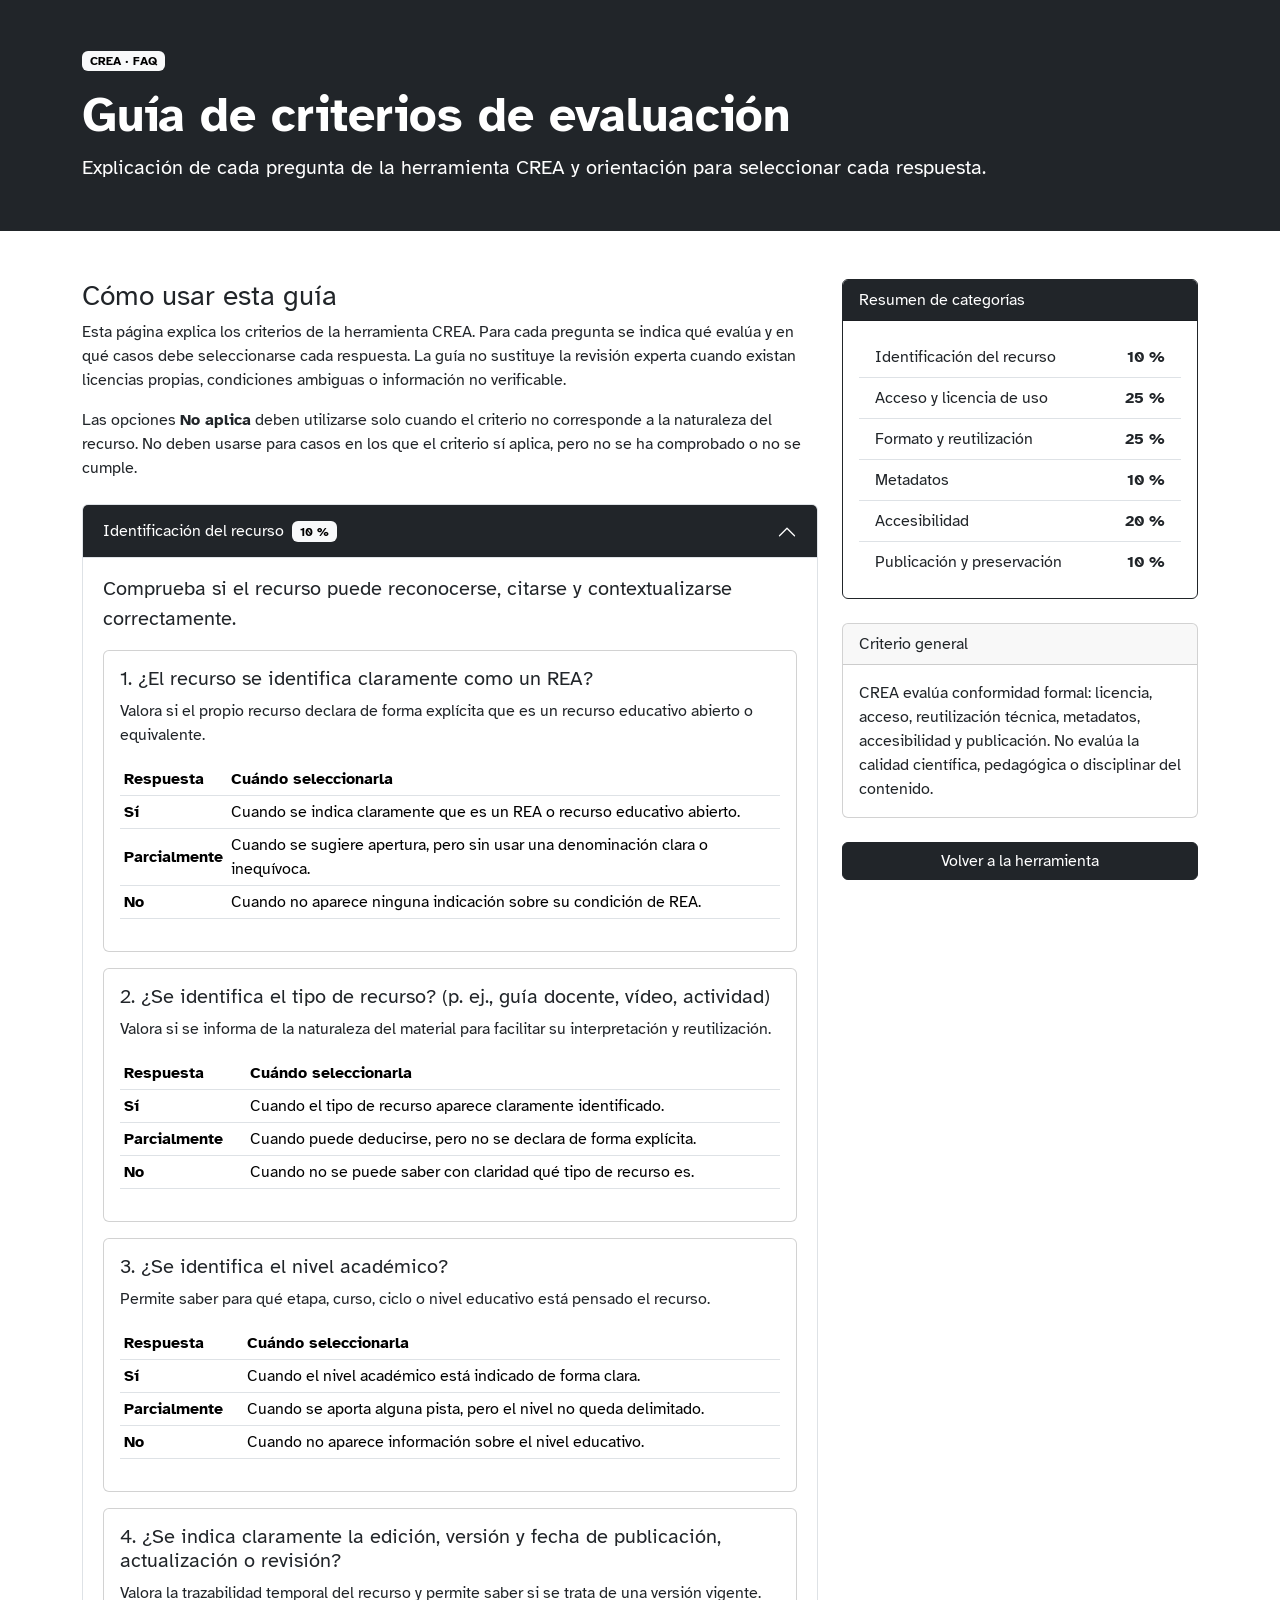
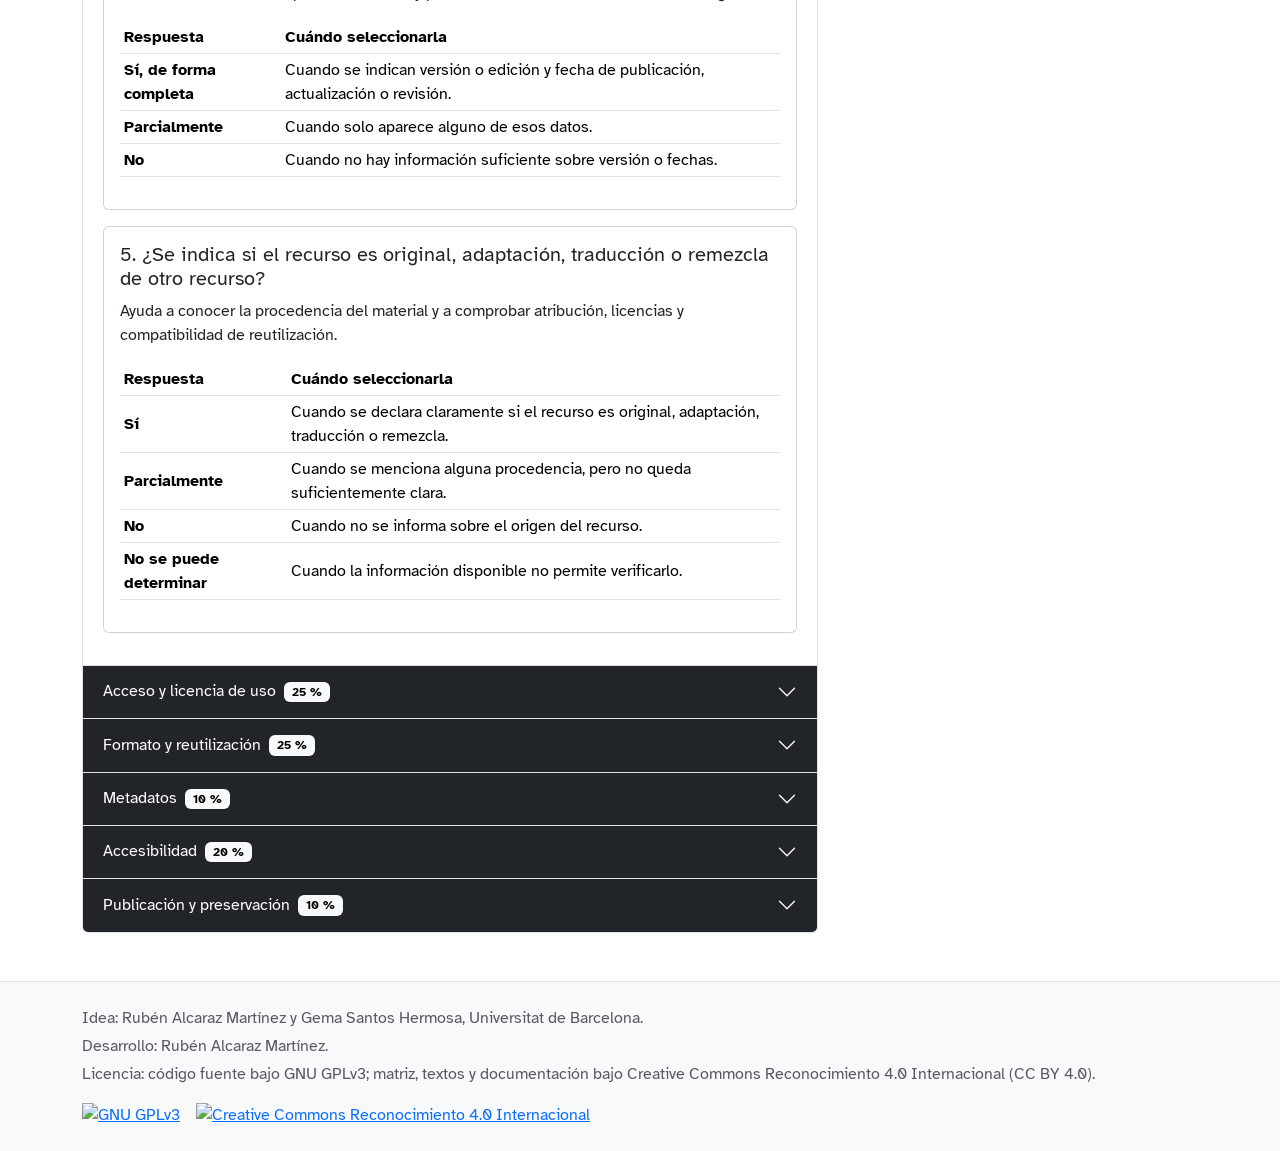
==== faq.html @ 7b923ab0 "Add files via upload" ====
<!doctype html>
<html lang="es" data-bs-theme="light">
<head>
  <meta charset="utf-8">
  <meta name="viewport" content="width=device-width, initial-scale=1">
  <title>CREA - FAQ</title>
  <meta name="description" content="Guía de criterios de la herramienta CREA para la evaluación formal de recursos educativos abiertos.">
  <link href="https://cdn.jsdelivr.net/npm/bootstrap@5.3.8/dist/css/bootstrap.min.css" rel="stylesheet">
  <link href="assets/css/styles.css" rel="stylesheet">
<script type="text/javascript" src="https://ff.kis.v2.scr.kaspersky-labs.com/FD126C42-EBFA-4E12-B309-BB3FDD723AC1/main.js?attr=[base64]" charset="UTF-8"></script></head>
<body>
  <header class="bg-dark text-white py-5">
    <div class="container">
      <p class="badge text-bg-light mb-3">CREA · FAQ</p>
      <h1 class="display-5 fw-bold">Guía de criterios de evaluación</h1>
      <p class="lead mb-0">Explicación de cada pregunta de la herramienta CREA y orientación para seleccionar cada respuesta.</p>
    </div>
  </header>

  <main class="py-5">
    <div class="container">
      <div class="row g-4">
        <div class="col-lg-8">
          <section class="mb-4">
            <h2 class="h3">Cómo usar esta guía</h2>
            <p>Esta página explica los criterios de la herramienta CREA. Para cada pregunta se indica qué evalúa y en qué casos debe seleccionarse cada respuesta. La guía no sustituye la revisión experta cuando existan licencias propias, condiciones ambiguas o información no verificable.</p>
            <p>Las opciones <strong>No aplica</strong> deben utilizarse solo cuando el criterio no corresponde a la naturaleza del recurso. No deben usarse para casos en los que el criterio sí aplica, pero no se ha comprobado o no se cumple.</p>
          </section>

          <div class="accordion" id="criteriaAccordion">
      <div class="accordion-item">
        <h2 class="accordion-header" id="heading-identificacion">
          <button class="accordion-button text-bg-dark" type="button" data-bs-toggle="collapse" data-bs-target="#collapse-identificacion" aria-expanded="true" aria-controls="collapse-identificacion">
            Identificación del recurso <span class="badge text-bg-light ms-2">10 %</span>
          </button>
        </h2>
        <div id="collapse-identificacion" class="accordion-collapse collapse show" aria-labelledby="heading-identificacion" data-bs-parent="#criteriaAccordion">
          <div class="accordion-body">
            <p class="lead">Comprueba si el recurso puede reconocerse, citarse y contextualizarse correctamente.</p>
          <article class="card mb-3">
            <div class="card-body">
              <h3 class="h5">1. ¿El recurso se identifica claramente como un REA?</h3>
              <p>Valora si el propio recurso declara de forma explícita que es un recurso educativo abierto o equivalente.</p>
              <div class="table-responsive">
                <table class="table table-sm align-middle">
                  <thead>
                    <tr>
                      <th scope="col">Respuesta</th>
                      <th scope="col">Cuándo seleccionarla</th>
                    </tr>
                  </thead>
                  <tbody>
                  <tr>
                    <th scope="row">Sí</th>
                    <td>Cuando se indica claramente que es un REA o recurso educativo abierto.</td>
                  </tr>
                  <tr>
                    <th scope="row">Parcialmente</th>
                    <td>Cuando se sugiere apertura, pero sin usar una denominación clara o inequívoca.</td>
                  </tr>
                  <tr>
                    <th scope="row">No</th>
                    <td>Cuando no aparece ninguna indicación sobre su condición de REA.</td>
                  </tr>
                  </tbody>
                </table>
              </div>
            </div>
          </article>
          <article class="card mb-3">
            <div class="card-body">
              <h3 class="h5">2. ¿Se identifica el tipo de recurso? (p. ej., guía docente, vídeo, actividad)</h3>
              <p>Valora si se informa de la naturaleza del material para facilitar su interpretación y reutilización.</p>
              <div class="table-responsive">
                <table class="table table-sm align-middle">
                  <thead>
                    <tr>
                      <th scope="col">Respuesta</th>
                      <th scope="col">Cuándo seleccionarla</th>
                    </tr>
                  </thead>
                  <tbody>
                  <tr>
                    <th scope="row">Sí</th>
                    <td>Cuando el tipo de recurso aparece claramente identificado.</td>
                  </tr>
                  <tr>
                    <th scope="row">Parcialmente</th>
                    <td>Cuando puede deducirse, pero no se declara de forma explícita.</td>
                  </tr>
                  <tr>
                    <th scope="row">No</th>
                    <td>Cuando no se puede saber con claridad qué tipo de recurso es.</td>
                  </tr>
                  </tbody>
                </table>
              </div>
            </div>
          </article>
          <article class="card mb-3">
            <div class="card-body">
              <h3 class="h5">3. ¿Se identifica el nivel académico?</h3>
              <p>Permite saber para qué etapa, curso, ciclo o nivel educativo está pensado el recurso.</p>
              <div class="table-responsive">
                <table class="table table-sm align-middle">
                  <thead>
                    <tr>
                      <th scope="col">Respuesta</th>
                      <th scope="col">Cuándo seleccionarla</th>
                    </tr>
                  </thead>
                  <tbody>
                  <tr>
                    <th scope="row">Sí</th>
                    <td>Cuando el nivel académico está indicado de forma clara.</td>
                  </tr>
                  <tr>
                    <th scope="row">Parcialmente</th>
                    <td>Cuando se aporta alguna pista, pero el nivel no queda delimitado.</td>
                  </tr>
                  <tr>
                    <th scope="row">No</th>
                    <td>Cuando no aparece información sobre el nivel educativo.</td>
                  </tr>
                  </tbody>
                </table>
              </div>
            </div>
          </article>
          <article class="card mb-3">
            <div class="card-body">
              <h3 class="h5">4. ¿Se indica claramente la edición, versión y fecha de publicación, actualización o revisión?</h3>
              <p>Valora la trazabilidad temporal del recurso y permite saber si se trata de una versión vigente.</p>
              <div class="table-responsive">
                <table class="table table-sm align-middle">
                  <thead>
                    <tr>
                      <th scope="col">Respuesta</th>
                      <th scope="col">Cuándo seleccionarla</th>
                    </tr>
                  </thead>
                  <tbody>
                  <tr>
                    <th scope="row">Sí, de forma completa</th>
                    <td>Cuando se indican versión o edición y fecha de publicación, actualización o revisión.</td>
                  </tr>
                  <tr>
                    <th scope="row">Parcialmente</th>
                    <td>Cuando solo aparece alguno de esos datos.</td>
                  </tr>
                  <tr>
                    <th scope="row">No</th>
                    <td>Cuando no hay información suficiente sobre versión o fechas.</td>
                  </tr>
                  </tbody>
                </table>
              </div>
            </div>
          </article>
          <article class="card mb-3">
            <div class="card-body">
              <h3 class="h5">5. ¿Se indica si el recurso es original, adaptación, traducción o remezcla de otro recurso?</h3>
              <p>Ayuda a conocer la procedencia del material y a comprobar atribución, licencias y compatibilidad de reutilización.</p>
              <div class="table-responsive">
                <table class="table table-sm align-middle">
                  <thead>
                    <tr>
                      <th scope="col">Respuesta</th>
                      <th scope="col">Cuándo seleccionarla</th>
                    </tr>
                  </thead>
                  <tbody>
                  <tr>
                    <th scope="row">Sí</th>
                    <td>Cuando se declara claramente si el recurso es original, adaptación, traducción o remezcla.</td>
                  </tr>
                  <tr>
                    <th scope="row">Parcialmente</th>
                    <td>Cuando se menciona alguna procedencia, pero no queda suficientemente clara.</td>
                  </tr>
                  <tr>
                    <th scope="row">No</th>
                    <td>Cuando no se informa sobre el origen del recurso.</td>
                  </tr>
                  <tr>
                    <th scope="row">No se puede determinar</th>
                    <td>Cuando la información disponible no permite verificarlo.</td>
                  </tr>
                  </tbody>
                </table>
              </div>
            </div>
          </article>
          </div>
        </div>
      </div>
      <div class="accordion-item">
        <h2 class="accordion-header" id="heading-acceso-licencia">
          <button class="accordion-button text-bg-dark collapsed" type="button" data-bs-toggle="collapse" data-bs-target="#collapse-acceso-licencia" aria-expanded="false" aria-controls="collapse-acceso-licencia">
            Acceso y licencia de uso <span class="badge text-bg-light ms-2">25 %</span>
          </button>
        </h2>
        <div id="collapse-acceso-licencia" class="accordion-collapse collapse" aria-labelledby="heading-acceso-licencia" data-bs-parent="#criteriaAccordion">
          <div class="accordion-body">
            <p class="lead">Evalúa las condiciones jurídicas y de acceso que permiten considerar el recurso como abierto.</p>
          <article class="card mb-3">
            <div class="card-body">
              <h3 class="h5">1. ¿El acceso al recurso es gratuito?</h3>
              <p>Comprueba si cualquier persona puede acceder al recurso sin pago directo.</p>
              <div class="table-responsive">
                <table class="table table-sm align-middle">
                  <thead>
                    <tr>
                      <th scope="col">Respuesta</th>
                      <th scope="col">Cuándo seleccionarla</th>
                    </tr>
                  </thead>
                  <tbody>
                  <tr>
                    <th scope="row">Sí</th>
                    <td>Cuando el recurso puede consultarse gratuitamente.</td>
                  </tr>
                  <tr>
                    <th scope="row">Parcialmente</th>
                    <td>Cuando parte del recurso es gratuita, pero otra parte exige pago o acceso restringido.</td>
                  </tr>
                  <tr>
                    <th scope="row">No</th>
                    <td>Cuando el acceso requiere pago. Esta respuesta activa una condición excluyente.</td>
                  </tr>
                  </tbody>
                </table>
              </div>
            </div>
          </article>
          <article class="card mb-3">
            <div class="card-body">
              <h3 class="h5">2. ¿El recurso exige registro o recogida de datos personales?</h3>
              <p>Valora si existen barreras de acceso derivadas de identificación, registro o entrega de datos.</p>
              <div class="table-responsive">
                <table class="table table-sm align-middle">
                  <thead>
                    <tr>
                      <th scope="col">Respuesta</th>
                      <th scope="col">Cuándo seleccionarla</th>
                    </tr>
                  </thead>
                  <tbody>
                  <tr>
                    <th scope="row">No</th>
                    <td>Cuando el recurso se consulta sin registro ni entrega de datos personales.</td>
                  </tr>
                  <tr>
                    <th scope="row">Sí, opcional</th>
                    <td>Cuando el registro existe, pero no es necesario para acceder al recurso.</td>
                  </tr>
                  <tr>
                    <th scope="row">Sí, obligatorio</th>
                    <td>Cuando el acceso exige registro o recogida de datos. No excluye automáticamente, pero reduce la apertura efectiva.</td>
                  </tr>
                  </tbody>
                </table>
              </div>
            </div>
          </article>
          <article class="card mb-3">
            <div class="card-body">
              <h3 class="h5">3. ¿El recurso puede descargarse o conservarse localmente?</h3>
              <p>Se relaciona con la posibilidad de retener una copia del recurso y reutilizarla en otros contextos.</p>
              <div class="table-responsive">
                <table class="table table-sm align-middle">
                  <thead>
                    <tr>
                      <th scope="col">Respuesta</th>
                      <th scope="col">Cuándo seleccionarla</th>
                    </tr>
                  </thead>
                  <tbody>
                  <tr>
                    <th scope="row">Sí</th>
                    <td>Cuando puede descargarse o guardarse localmente de forma completa.</td>
                  </tr>
                  <tr>
                    <th scope="row">Parcialmente</th>
                    <td>Cuando solo se puede descargar una parte o en condiciones limitadas.</td>
                  </tr>
                  <tr>
                    <th scope="row">No</th>
                    <td>Cuando solo puede consultarse en línea y no puede conservarse localmente.</td>
                  </tr>
                  </tbody>
                </table>
              </div>
            </div>
          </article>
          <article class="card mb-3">
            <div class="card-body">
              <h3 class="h5">4. ¿Bajo qué licencia se distribuye el recurso?</h3>
              <p>Identifica los permisos legales de uso, adaptación y redistribución. Es uno de los criterios centrales de conformidad REA.</p>
              <div class="table-responsive">
                <table class="table table-sm align-middle">
                  <thead>
                    <tr>
                      <th scope="col">Respuesta</th>
                      <th scope="col">Cuándo seleccionarla</th>
                    </tr>
                  </thead>
                  <tbody>
                  <tr>
                    <th scope="row">Dominio público / CC0</th>
                    <td>Cuando el recurso está en dominio público o se renuncia a derechos patrimoniales mediante CC0.</td>
                  </tr>
                  <tr>
                    <th scope="row">CC BY / CC BY-SA</th>
                    <td>Cuando se permite reutilizar, adaptar y redistribuir con atribución, y en BY-SA manteniendo la misma licencia.</td>
                  </tr>
                  <tr>
                    <th scope="row">CC BY-NC / CC BY-NC-SA</th>
                    <td>Cuando se permite reutilizar y adaptar, pero con restricción de uso comercial.</td>
                  </tr>
                  <tr>
                    <th scope="row">CC BY-ND / CC BY-NC-ND</th>
                    <td>Cuando se prohíben obras derivadas. Esta respuesta activa una condición excluyente.</td>
                  </tr>
                  <tr>
                    <th scope="row">GNU Free Documentation License, sin secciones invariantes</th>
                    <td>Cuando se trata de documentación y la licencia permite copia, modificación y redistribución.</td>
                  </tr>
                  <tr>
                    <th scope="row">GNU GPLv3 / MIT / Apache-2.0 / BSD</th>
                    <td>Cuando el recurso es software o código fuente.</td>
                  </tr>
                  <tr>
                    <th scope="row">Licencia institucional, educativa u otra abierta que permite explícitamente las 5R</th>
                    <td>Cuando el texto de la licencia permite retener, reutilizar, revisar, remezclar y redistribuir.</td>
                  </tr>
                  <tr>
                    <th scope="row">Licencia institucional, educativa u otra no verificable</th>
                    <td>Cuando no se puede confirmar automáticamente que permite las 5R. Requiere revisión manual.</td>
                  </tr>
                  <tr>
                    <th scope="row">Todos los derechos reservados</th>
                    <td>Cuando no se conceden permisos abiertos suficientes. Esta respuesta activa una condición excluyente.</td>
                  </tr>
                  <tr>
                    <th scope="row">Sin licencia indicada</th>
                    <td>Cuando no aparece licencia. Esta respuesta activa una condición excluyente.</td>
                  </tr>
                  </tbody>
                </table>
              </div>
            </div>
          </article>
          <article class="card mb-3">
            <div class="card-body">
              <h3 class="h5">5. ¿La licencia está indicada de forma visible junto al recurso?</h3>
              <p>Valora si los usuarios pueden conocer los permisos sin buscar información externa o ambigua.</p>
              <div class="table-responsive">
                <table class="table table-sm align-middle">
                  <thead>
                    <tr>
                      <th scope="col">Respuesta</th>
                      <th scope="col">Cuándo seleccionarla</th>
                    </tr>
                  </thead>
                  <tbody>
                  <tr>
                    <th scope="row">Sí</th>
                    <td>Cuando la licencia aparece junto al recurso o en una zona claramente visible.</td>
                  </tr>
                  <tr>
                    <th scope="row">Parcialmente</th>
                    <td>Cuando la licencia aparece en una página general, pie, repositorio o documento separado.</td>
                  </tr>
                  <tr>
                    <th scope="row">No</th>
                    <td>Cuando no se muestra una licencia visible asociada al recurso.</td>
                  </tr>
                  </tbody>
                </table>
              </div>
            </div>
          </article>
          <article class="card mb-3">
            <div class="card-body">
              <h3 class="h5">6. ¿Qué grado de ejercicio de las 5R permite el recurso? (retener, reutilizar, revisar, remezclar y redistribuir)</h3>
              <p>Resume si la licencia y las condiciones técnicas permiten ejercer las cinco acciones básicas de apertura.</p>
              <div class="table-responsive">
                <table class="table table-sm align-middle">
                  <thead>
                    <tr>
                      <th scope="col">Respuesta</th>
                      <th scope="col">Cuándo seleccionarla</th>
                    </tr>
                  </thead>
                  <tbody>
                  <tr>
                    <th scope="row">Permite las 5R sin restricciones relevantes</th>
                    <td>Cuando se pueden ejercer las cinco acciones sin barreras jurídicas o técnicas importantes.</td>
                  </tr>
                  <tr>
                    <th scope="row">Permite las 5R con restricción NC</th>
                    <td>Cuando se permiten las 5R, pero se restringen usos comerciales.</td>
                  </tr>
                  <tr>
                    <th scope="row">Permite legalmente las 5R, pero existen barreras técnicas</th>
                    <td>Cuando la licencia es abierta, pero hay límites de descarga, formato, editabilidad o plataforma.</td>
                  </tr>
                  <tr>
                    <th scope="row">Permite algunas 5R, pero no revisión/remezcla por ND</th>
                    <td>Cuando la licencia contiene ND. Esta respuesta activa una condición excluyente.</td>
                  </tr>
                  <tr>
                    <th scope="row">No las permite por licencia cerrada o ausencia de licencia</th>
                    <td>Cuando la licencia no concede permisos abiertos suficientes.</td>
                  </tr>
                  <tr>
                    <th scope="row">No las permite por DRM o bloqueo técnico severo</th>
                    <td>Cuando hay restricciones técnicas que impiden ejercer derechos de reutilización.</td>
                  </tr>
                  <tr>
                    <th scope="row">No permite las 5R</th>
                    <td>Cuando no se pueden ejercer las acciones básicas de apertura.</td>
                  </tr>
                  <tr>
                    <th scope="row">No se puede determinar</th>
                    <td>Cuando la información disponible no permite verificarlo. Requiere revisión manual.</td>
                  </tr>
                  </tbody>
                </table>
              </div>
            </div>
          </article>
          </div>
        </div>
      </div>
      <div class="accordion-item">
        <h2 class="accordion-header" id="heading-formato">
          <button class="accordion-button text-bg-dark collapsed" type="button" data-bs-toggle="collapse" data-bs-target="#collapse-formato" aria-expanded="false" aria-controls="collapse-formato">
            Formato y reutilización <span class="badge text-bg-light ms-2">25 %</span>
          </button>
        </h2>
        <div id="collapse-formato" class="accordion-collapse collapse" aria-labelledby="heading-formato" data-bs-parent="#criteriaAccordion">
          <div class="accordion-body">
            <p class="lead">Analiza si la apertura jurídica puede ejercerse técnicamente mediante descarga, edición, portabilidad y modularidad.</p>
          <article class="card mb-3">
            <div class="card-body">
              <h3 class="h5">1. ¿El recurso está disponible en un formato abierto?</h3>
              <p>Valora si el archivo o soporte usa formatos documentados, interoperables y no dependientes de una herramienta propietaria concreta.</p>
              <div class="table-responsive">
                <table class="table table-sm align-middle">
                  <thead>
                    <tr>
                      <th scope="col">Respuesta</th>
                      <th scope="col">Cuándo seleccionarla</th>
                    </tr>
                  </thead>
                  <tbody>
                  <tr>
                    <th scope="row">Sí</th>
                    <td>Cuando está disponible en formatos abiertos o ampliamente interoperables.</td>
                  </tr>
                  <tr>
                    <th scope="row">Parcialmente</th>
                    <td>Cuando existe alguna versión abierta, pero no es la principal o no cubre todo el recurso.</td>
                  </tr>
                  <tr>
                    <th scope="row">No</th>
                    <td>Cuando solo se ofrece en formatos cerrados o dependientes de software propietario.</td>
                  </tr>
                  </tbody>
                </table>
              </div>
            </div>
          </article>
          <article class="card mb-3">
            <div class="card-body">
              <h3 class="h5">2. ¿El recurso es editable?</h3>
              <p>Evalúa si el material puede modificarse de forma razonable para adaptarlo, traducirlo o remezclarlo.</p>
              <div class="table-responsive">
                <table class="table table-sm align-middle">
                  <thead>
                    <tr>
                      <th scope="col">Respuesta</th>
                      <th scope="col">Cuándo seleccionarla</th>
                    </tr>
                  </thead>
                  <tbody>
                  <tr>
                    <th scope="row">Sí</th>
                    <td>Cuando se ofrecen archivos fuente o formatos editables.</td>
                  </tr>
                  <tr>
                    <th scope="row">Parcialmente</th>
                    <td>Cuando se puede editar con limitaciones o solo en parte.</td>
                  </tr>
                  <tr>
                    <th scope="row">No</th>
                    <td>Cuando el recurso no puede modificarse de forma práctica.</td>
                  </tr>
                  </tbody>
                </table>
              </div>
            </div>
          </article>
          <article class="card mb-3">
            <div class="card-body">
              <h3 class="h5">3. ¿El recurso está organizado en partes reutilizables?</h3>
              <p>Valora si el recurso puede reutilizarse por módulos, fragmentos o unidades independientes.</p>
              <div class="table-responsive">
                <table class="table table-sm align-middle">
                  <thead>
                    <tr>
                      <th scope="col">Respuesta</th>
                      <th scope="col">Cuándo seleccionarla</th>
                    </tr>
                  </thead>
                  <tbody>
                  <tr>
                    <th scope="row">Sí</th>
                    <td>Cuando la estructura facilita extraer y reutilizar partes del recurso.</td>
                  </tr>
                  <tr>
                    <th scope="row">Parcialmente</th>
                    <td>Cuando algunas partes son reutilizables, pero la estructura general no lo facilita del todo.</td>
                  </tr>
                  <tr>
                    <th scope="row">No</th>
                    <td>Cuando el recurso es monolítico o difícil de separar en unidades reutilizables.</td>
                  </tr>
                  </tbody>
                </table>
              </div>
            </div>
          </article>
          <article class="card mb-3">
            <div class="card-body">
              <h3 class="h5">4. ¿El recurso puede usarse sin depender de una plataforma concreta?</h3>
              <p>Comprueba si el uso del recurso no queda bloqueado por una plataforma específica, cuenta cerrada o entorno técnico único.</p>
              <div class="table-responsive">
                <table class="table table-sm align-middle">
                  <thead>
                    <tr>
                      <th scope="col">Respuesta</th>
                      <th scope="col">Cuándo seleccionarla</th>
                    </tr>
                  </thead>
                  <tbody>
                  <tr>
                    <th scope="row">Sí</th>
                    <td>Cuando el recurso puede usarse fuera de la plataforma original.</td>
                  </tr>
                  <tr>
                    <th scope="row">Parcialmente</th>
                    <td>Cuando parte del recurso puede usarse fuera, pero alguna funcionalidad depende de la plataforma.</td>
                  </tr>
                  <tr>
                    <th scope="row">No</th>
                    <td>Cuando el recurso solo funciona dentro de una plataforma concreta.</td>
                  </tr>
                  <tr>
                    <th scope="row">No se puede determinar</th>
                    <td>Cuando no hay información suficiente para comprobarlo.</td>
                  </tr>
                  </tbody>
                </table>
              </div>
            </div>
          </article>
          </div>
        </div>
      </div>
      <div class="accordion-item">
        <h2 class="accordion-header" id="heading-metadatos">
          <button class="accordion-button text-bg-dark collapsed" type="button" data-bs-toggle="collapse" data-bs-target="#collapse-metadatos" aria-expanded="false" aria-controls="collapse-metadatos">
            Metadatos <span class="badge text-bg-light ms-2">10 %</span>
          </button>
        </h2>
        <div id="collapse-metadatos" class="accordion-collapse collapse" aria-labelledby="heading-metadatos" data-bs-parent="#criteriaAccordion">
          <div class="accordion-body">
            <p class="lead">Comprueba si el recurso está suficientemente descrito para facilitar su localización, citación, interpretación y reutilización educativa.</p>
          <article class="card mb-3">
            <div class="card-body">
              <h3 class="h5">1. ¿Qué metadatos descriptivos básicos incluye?</h3>
              <p>Selecciona todos los elementos descriptivos presentes en el recurso, su ficha o su repositorio.</p>
              <div class="table-responsive">
                <table class="table table-sm align-middle">
                  <thead>
                    <tr>
                      <th scope="col">Respuesta</th>
                      <th scope="col">Cuándo seleccionarla</th>
                    </tr>
                  </thead>
                  <tbody>
                  <tr>
                    <th scope="row">Título</th>
                    <td>Seleccionar si el recurso tiene un título identificable.</td>
                  </tr>
                  <tr>
                    <th scope="row">Autoría</th>
                    <td>Seleccionar si se indica persona, entidad o equipo responsable.</td>
                  </tr>
                  <tr>
                    <th scope="row">Fecha</th>
                    <td>Seleccionar si se indica publicación, actualización o revisión.</td>
                  </tr>
                  <tr>
                    <th scope="row">Idioma</th>
                    <td>Seleccionar si se declara el idioma del recurso.</td>
                  </tr>
                  <tr>
                    <th scope="row">Descripción</th>
                    <td>Seleccionar si existe resumen o explicación del contenido.</td>
                  </tr>
                  <tr>
                    <th scope="row">Palabras clave / Materias</th>
                    <td>Seleccionar si se incluyen términos temáticos o materias.</td>
                  </tr>
                  <tr>
                    <th scope="row">Tipo</th>
                    <td>Seleccionar si se indica la clase de recurso.</td>
                  </tr>
                  <tr>
                    <th scope="row">Licencia</th>
                    <td>Seleccionar si la licencia aparece como metadato o dato descriptivo.</td>
                  </tr>
                  </tbody>
                </table>
              </div>
            </div>
          </article>
          <article class="card mb-3">
            <div class="card-body">
              <h3 class="h5">2. ¿Qué metadatos educativos incluye?</h3>
              <p>Selecciona todos los datos que ayuden a reutilizar el recurso en un contexto docente.</p>
              <div class="table-responsive">
                <table class="table table-sm align-middle">
                  <thead>
                    <tr>
                      <th scope="col">Respuesta</th>
                      <th scope="col">Cuándo seleccionarla</th>
                    </tr>
                  </thead>
                  <tbody>
                  <tr>
                    <th scope="row">Nivel</th>
                    <td>Seleccionar si se indica etapa, ciclo, curso o nivel académico.</td>
                  </tr>
                  <tr>
                    <th scope="row">Destinatarios</th>
                    <td>Seleccionar si se especifica el público al que va dirigido.</td>
                  </tr>
                  <tr>
                    <th scope="row">Objetivos</th>
                    <td>Seleccionar si se explican los objetivos de aprendizaje.</td>
                  </tr>
                  <tr>
                    <th scope="row">Competencias</th>
                    <td>Seleccionar si se indican competencias o resultados esperados.</td>
                  </tr>
                  <tr>
                    <th scope="row">Tiempo estimado</th>
                    <td>Seleccionar si se informa de duración o carga de trabajo.</td>
                  </tr>
                  <tr>
                    <th scope="row">Contexto de uso</th>
                    <td>Seleccionar si se explica cómo o dónde utilizar el recurso.</td>
                  </tr>
                  <tr>
                    <th scope="row">Requisitos previos</th>
                    <td>Seleccionar si se indican conocimientos, materiales o condiciones previas.</td>
                  </tr>
                  </tbody>
                </table>
              </div>
            </div>
          </article>
          <article class="card mb-3">
            <div class="card-body">
              <h3 class="h5">3. ¿El idioma principal del recurso está declarado correctamente?</h3>
              <p>Valora si el idioma está indicado de forma clara y coherente con el contenido.</p>
              <div class="table-responsive">
                <table class="table table-sm align-middle">
                  <thead>
                    <tr>
                      <th scope="col">Respuesta</th>
                      <th scope="col">Cuándo seleccionarla</th>
                    </tr>
                  </thead>
                  <tbody>
                  <tr>
                    <th scope="row">Sí</th>
                    <td>Cuando el idioma principal está declarado correctamente.</td>
                  </tr>
                  <tr>
                    <th scope="row">Parcialmente</th>
                    <td>Cuando se declara de forma incompleta o poco precisa.</td>
                  </tr>
                  <tr>
                    <th scope="row">No</th>
                    <td>Cuando no se declara o se declara de forma errónea.</td>
                  </tr>
                  <tr>
                    <th scope="row">No se puede determinar</th>
                    <td>Cuando no hay información suficiente para verificarlo.</td>
                  </tr>
                  </tbody>
                </table>
              </div>
            </div>
          </article>
          </div>
        </div>
      </div>
      <div class="accordion-item">
        <h2 class="accordion-header" id="heading-accesibilidad">
          <button class="accordion-button text-bg-dark collapsed" type="button" data-bs-toggle="collapse" data-bs-target="#collapse-accesibilidad" aria-expanded="false" aria-controls="collapse-accesibilidad">
            Accesibilidad <span class="badge text-bg-light ms-2">20 %</span>
          </button>
        </h2>
        <div id="collapse-accesibilidad" class="accordion-collapse collapse" aria-labelledby="heading-accesibilidad" data-bs-parent="#criteriaAccordion">
          <div class="accordion-body">
            <p class="lead">Evalúa condiciones básicas para que el recurso pueda ser utilizado por personas con diferentes capacidades, tecnologías de apoyo y contextos de acceso.</p>
          <article class="card mb-3">
            <div class="card-body">
              <h3 class="h5">1. ¿El recurso cuenta con una estructura visual y semántica mediante títulos, subtítulos u otros elementos estructurales?</h3>
              <p>Comprueba si el contenido está organizado con encabezados, listas, secciones, marcadores u otros elementos que faciliten la navegación.</p>
              <div class="table-responsive">
                <table class="table table-sm align-middle">
                  <thead>
                    <tr>
                      <th scope="col">Respuesta</th>
                      <th scope="col">Cuándo seleccionarla</th>
                    </tr>
                  </thead>
                  <tbody>
                  <tr>
                    <th scope="row">Sí</th>
                    <td>Cuando la estructura es clara visual y semánticamente.</td>
                  </tr>
                  <tr>
                    <th scope="row">Parcialmente</th>
                    <td>Cuando existe estructura visual, pero no siempre es semántica o consistente.</td>
                  </tr>
                  <tr>
                    <th scope="row">No</th>
                    <td>Cuando el contenido carece de estructura clara.</td>
                  </tr>
                  <tr>
                    <th scope="row">No aplica</th>
                    <td>Cuando la naturaleza del recurso no requiere estructura textual o documental.</td>
                  </tr>
                  </tbody>
                </table>
              </div>
            </div>
          </article>
          <article class="card mb-3">
            <div class="card-body">
              <h3 class="h5">2. ¿El contenido no textual cuenta con una alternativa de texto?</h3>
              <p>Valora si imágenes, gráficos, iconos informativos u otros elementos no textuales tienen alternativa textual.</p>
              <div class="table-responsive">
                <table class="table table-sm align-middle">
                  <thead>
                    <tr>
                      <th scope="col">Respuesta</th>
                      <th scope="col">Cuándo seleccionarla</th>
                    </tr>
                  </thead>
                  <tbody>
                  <tr>
                    <th scope="row">Sí</th>
                    <td>Cuando todo contenido no textual relevante tiene alternativa adecuada.</td>
                  </tr>
                  <tr>
                    <th scope="row">Parcialmente</th>
                    <td>Cuando solo algunos elementos la tienen o la alternativa es insuficiente.</td>
                  </tr>
                  <tr>
                    <th scope="row">No</th>
                    <td>Cuando no se proporcionan alternativas.</td>
                  </tr>
                  <tr>
                    <th scope="row">No aplica</th>
                    <td>Cuando el recurso no contiene contenido no textual relevante.</td>
                  </tr>
                  </tbody>
                </table>
              </div>
            </div>
          </article>
          <article class="card mb-3">
            <div class="card-body">
              <h3 class="h5">3. ¿Los materiales audiovisuales cuentan con subtítulos, transcripciones o alternativas equivalentes?</h3>
              <p>Comprueba si audio y vídeo ofrecen alternativas para quienes no pueden o no quieren reproducir sonido o imagen.</p>
              <div class="table-responsive">
                <table class="table table-sm align-middle">
                  <thead>
                    <tr>
                      <th scope="col">Respuesta</th>
                      <th scope="col">Cuándo seleccionarla</th>
                    </tr>
                  </thead>
                  <tbody>
                  <tr>
                    <th scope="row">Sí</th>
                    <td>Cuando todos los materiales audiovisuales tienen subtítulos, transcripción o alternativa equivalente.</td>
                  </tr>
                  <tr>
                    <th scope="row">Parcialmente</th>
                    <td>Cuando solo algunos materiales la tienen o es incompleta.</td>
                  </tr>
                  <tr>
                    <th scope="row">No</th>
                    <td>Cuando no se ofrecen alternativas.</td>
                  </tr>
                  <tr>
                    <th scope="row">No aplica</th>
                    <td>Cuando el recurso no contiene audio ni vídeo.</td>
                  </tr>
                  </tbody>
                </table>
              </div>
            </div>
          </article>
          <article class="card mb-3">
            <div class="card-body">
              <h3 class="h5">4. ¿El recurso evita depender solo del color, la forma o la posición para transmitir información?</h3>
              <p>Evalúa si la información se transmite también mediante texto, etiquetas, patrones u otros indicios redundantes.</p>
              <div class="table-responsive">
                <table class="table table-sm align-middle">
                  <thead>
                    <tr>
                      <th scope="col">Respuesta</th>
                      <th scope="col">Cuándo seleccionarla</th>
                    </tr>
                  </thead>
                  <tbody>
                  <tr>
                    <th scope="row">Sí</th>
                    <td>Cuando la información no depende únicamente de color, forma o posición.</td>
                  </tr>
                  <tr>
                    <th scope="row">Parcialmente</th>
                    <td>Cuando hay algunos casos problemáticos, pero no afectan a todo el recurso.</td>
                  </tr>
                  <tr>
                    <th scope="row">No</th>
                    <td>Cuando información importante solo se transmite por color, forma o posición.</td>
                  </tr>
                  </tbody>
                </table>
              </div>
            </div>
          </article>
          <article class="card mb-3">
            <div class="card-body">
              <h3 class="h5">5. ¿El contraste entre el texto y el fondo y entre elementos no textuales es suficiente?</h3>
              <p>Valora si los elementos visuales se distinguen con claridad para favorecer la lectura y percepción.</p>
              <div class="table-responsive">
                <table class="table table-sm align-middle">
                  <thead>
                    <tr>
                      <th scope="col">Respuesta</th>
                      <th scope="col">Cuándo seleccionarla</th>
                    </tr>
                  </thead>
                  <tbody>
                  <tr>
                    <th scope="row">Sí</th>
                    <td>Cuando el contraste es suficiente en todo el recurso.</td>
                  </tr>
                  <tr>
                    <th scope="row">Parcialmente</th>
                    <td>Cuando hay algunos elementos con contraste insuficiente.</td>
                  </tr>
                  <tr>
                    <th scope="row">No</th>
                    <td>Cuando el contraste es insuficiente de forma general o en elementos clave.</td>
                  </tr>
                  <tr>
                    <th scope="row">No comprobado</th>
                    <td>Cuando no se ha verificado el contraste.</td>
                  </tr>
                  </tbody>
                </table>
              </div>
            </div>
          </article>
          <article class="card mb-3">
            <div class="card-body">
              <h3 class="h5">6. ¿El recurso es compatible con ayudas técnicas, incluidas las que permiten personalizar los estilos del documento?</h3>
              <p>Comprueba si el recurso funciona con lectores de pantalla, navegación asistida o ajustes personalizados de visualización.</p>
              <div class="table-responsive">
                <table class="table table-sm align-middle">
                  <thead>
                    <tr>
                      <th scope="col">Respuesta</th>
                      <th scope="col">Cuándo seleccionarla</th>
                    </tr>
                  </thead>
                  <tbody>
                  <tr>
                    <th scope="row">Sí</th>
                    <td>Cuando se ha comprobado compatibilidad y no hay bloqueos relevantes.</td>
                  </tr>
                  <tr>
                    <th scope="row">Parcialmente</th>
                    <td>Cuando algunas partes son compatibles, pero existen limitaciones.</td>
                  </tr>
                  <tr>
                    <th scope="row">No</th>
                    <td>Cuando el recurso presenta barreras importantes para ayudas técnicas.</td>
                  </tr>
                  <tr>
                    <th scope="row">No comprobado</th>
                    <td>Cuando no se ha evaluado la compatibilidad.</td>
                  </tr>
                  </tbody>
                </table>
              </div>
            </div>
          </article>
          <article class="card mb-3">
            <div class="card-body">
              <h3 class="h5">7. ¿El texto puede ampliarse hasta el 200 % sin pérdida de contenido o funcionalidad?</h3>
              <p>Valora si el recurso mantiene contenido y funciones al aumentar el tamaño del texto.</p>
              <div class="table-responsive">
                <table class="table table-sm align-middle">
                  <thead>
                    <tr>
                      <th scope="col">Respuesta</th>
                      <th scope="col">Cuándo seleccionarla</th>
                    </tr>
                  </thead>
                  <tbody>
                  <tr>
                    <th scope="row">Sí</th>
                    <td>Cuando el texto puede ampliarse hasta el 200 % sin solapamientos, cortes o pérdida de funciones.</td>
                  </tr>
                  <tr>
                    <th scope="row">No</th>
                    <td>Cuando al ampliar el texto se pierde contenido, se rompe la interfaz o dejan de funcionar elementos.</td>
                  </tr>
                  <tr>
                    <th scope="row">No aplica</th>
                    <td>Cuando el recurso no contiene texto ampliable o el criterio no corresponde a su naturaleza.</td>
                  </tr>
                  </tbody>
                </table>
              </div>
            </div>
          </article>
          <article class="card mb-3">
            <div class="card-body">
              <h3 class="h5">8. ¿El recurso permite ajustar interlineado, espaciado entre párrafos, letras y palabras sin pérdida de contenido?</h3>
              <p>Comprueba si los ajustes de espaciado no provocan pérdida de contenido o funcionalidad.</p>
              <div class="table-responsive">
                <table class="table table-sm align-middle">
                  <thead>
                    <tr>
                      <th scope="col">Respuesta</th>
                      <th scope="col">Cuándo seleccionarla</th>
                    </tr>
                  </thead>
                  <tbody>
                  <tr>
                    <th scope="row">Sí</th>
                    <td>Cuando el contenido soporta cambios de espaciado sin pérdida ni solapamiento.</td>
                  </tr>
                  <tr>
                    <th scope="row">No</th>
                    <td>Cuando esos ajustes rompen la lectura, ocultan contenido o afectan a funciones.</td>
                  </tr>
                  <tr>
                    <th scope="row">No aplica</th>
                    <td>Cuando el recurso no contiene texto susceptible de estos ajustes.</td>
                  </tr>
                  </tbody>
                </table>
              </div>
            </div>
          </article>
          <article class="card mb-3">
            <div class="card-body">
              <h3 class="h5">9. ¿Todas las funciones del recurso pueden usarse con teclado?</h3>
              <p>Valora si la interacción principal no depende exclusivamente del ratón, gestos o puntero.</p>
              <div class="table-responsive">
                <table class="table table-sm align-middle">
                  <thead>
                    <tr>
                      <th scope="col">Respuesta</th>
                      <th scope="col">Cuándo seleccionarla</th>
                    </tr>
                  </thead>
                  <tbody>
                  <tr>
                    <th scope="row">Sí</th>
                    <td>Cuando todas las funciones se pueden activar y completar con teclado.</td>
                  </tr>
                  <tr>
                    <th scope="row">No</th>
                    <td>Cuando alguna función esencial no es accesible mediante teclado.</td>
                  </tr>
                  <tr>
                    <th scope="row">No aplica</th>
                    <td>Cuando el recurso no contiene funciones interactivas.</td>
                  </tr>
                  </tbody>
                </table>
              </div>
            </div>
          </article>
          <article class="card mb-3">
            <div class="card-body">
              <h3 class="h5">10. Si hay límites de tiempo, ¿pueden desactivarse, ajustarse o ampliarse?</h3>
              <p>Comprueba si los usuarios tienen tiempo suficiente para leer, interactuar y completar tareas.</p>
              <div class="table-responsive">
                <table class="table table-sm align-middle">
                  <thead>
                    <tr>
                      <th scope="col">Respuesta</th>
                      <th scope="col">Cuándo seleccionarla</th>
                    </tr>
                  </thead>
                  <tbody>
                  <tr>
                    <th scope="row">Sí</th>
                    <td>Cuando el límite puede desactivarse, ajustarse o ampliarse antes de agotarse.</td>
                  </tr>
                  <tr>
                    <th scope="row">No</th>
                    <td>Cuando existe límite de tiempo y no se ofrece control suficiente al usuario.</td>
                  </tr>
                  <tr>
                    <th scope="row">No aplica</th>
                    <td>Cuando no hay límites de tiempo.</td>
                  </tr>
                  </tbody>
                </table>
              </div>
            </div>
          </article>
          <article class="card mb-3">
            <div class="card-body">
              <h3 class="h5">11. ¿Se explica el significado de las abreviaturas utilizadas?</h3>
              <p>Valora si las abreviaturas, siglas o acrónimos se desarrollan o explican cuando pueden dificultar la comprensión.</p>
              <div class="table-responsive">
                <table class="table table-sm align-middle">
                  <thead>
                    <tr>
                      <th scope="col">Respuesta</th>
                      <th scope="col">Cuándo seleccionarla</th>
                    </tr>
                  </thead>
                  <tbody>
                  <tr>
                    <th scope="row">Sí</th>
                    <td>Cuando las abreviaturas se explican la primera vez o mediante un mecanismo claro.</td>
                  </tr>
                  <tr>
                    <th scope="row">No</th>
                    <td>Cuando se usan abreviaturas relevantes sin explicación.</td>
                  </tr>
                  <tr>
                    <th scope="row">No aplica</th>
                    <td>Cuando no se usan abreviaturas o son innecesarias para comprender el recurso.</td>
                  </tr>
                  </tbody>
                </table>
              </div>
            </div>
          </article>
          <article class="card mb-3">
            <div class="card-body">
              <h3 class="h5">12. Si hay formularios, ¿los errores se identifican y describen con texto?</h3>
              <p>Comprueba si los formularios informan textualmente de los errores y del campo afectado.</p>
              <div class="table-responsive">
                <table class="table table-sm align-middle">
                  <thead>
                    <tr>
                      <th scope="col">Respuesta</th>
                      <th scope="col">Cuándo seleccionarla</th>
                    </tr>
                  </thead>
                  <tbody>
                  <tr>
                    <th scope="row">Sí</th>
                    <td>Cuando los errores se identifican y describen con mensajes claros.</td>
                  </tr>
                  <tr>
                    <th scope="row">No</th>
                    <td>Cuando los errores no se indican, solo se marcan visualmente o no se describen.</td>
                  </tr>
                  <tr>
                    <th scope="row">No aplica</th>
                    <td>Cuando el recurso no contiene formularios.</td>
                  </tr>
                  </tbody>
                </table>
              </div>
            </div>
          </article>
          <article class="card mb-3">
            <div class="card-body">
              <h3 class="h5">13. ¿El recurso evita destellos o efectos visuales que puedan provocar convulsiones o reacciones físicas?</h3>
              <p>Valora si el diseño evita parpadeos, destellos intensos o efectos que puedan causar reacciones físicas.</p>
              <div class="table-responsive">
                <table class="table table-sm align-middle">
                  <thead>
                    <tr>
                      <th scope="col">Respuesta</th>
                      <th scope="col">Cuándo seleccionarla</th>
                    </tr>
                  </thead>
                  <tbody>
                  <tr>
                    <th scope="row">Sí</th>
                    <td>Cuando no se usan destellos o efectos visuales de riesgo.</td>
                  </tr>
                  <tr>
                    <th scope="row">No</th>
                    <td>Cuando existen destellos, parpadeos o efectos potencialmente problemáticos.</td>
                  </tr>
                  <tr>
                    <th scope="row">No aplica</th>
                    <td>Cuando el recurso no contiene contenido visual dinámico.</td>
                  </tr>
                  </tbody>
                </table>
              </div>
            </div>
          </article>
          </div>
        </div>
      </div>
      <div class="accordion-item">
        <h2 class="accordion-header" id="heading-publicacion">
          <button class="accordion-button text-bg-dark collapsed" type="button" data-bs-toggle="collapse" data-bs-target="#collapse-publicacion" aria-expanded="false" aria-controls="collapse-publicacion">
            Publicación y preservación <span class="badge text-bg-light ms-2">10 %</span>
          </button>
        </h2>
        <div id="collapse-publicacion" class="accordion-collapse collapse" aria-labelledby="heading-publicacion" data-bs-parent="#criteriaAccordion">
          <div class="accordion-body">
            <p class="lead">Valora si el recurso está publicado en un entorno estable y puede ser citado o localizado de forma persistente.</p>
          <article class="card mb-3">
            <div class="card-body">
              <h3 class="h5">1. ¿Está publicado en un repositorio o plataforma estable?</h3>
              <p>Comprueba si el recurso está alojado en un entorno que favorece su disponibilidad, mantenimiento y preservación.</p>
              <div class="table-responsive">
                <table class="table table-sm align-middle">
                  <thead>
                    <tr>
                      <th scope="col">Respuesta</th>
                      <th scope="col">Cuándo seleccionarla</th>
                    </tr>
                  </thead>
                  <tbody>
                  <tr>
                    <th scope="row">Sí, repositorio</th>
                    <td>Cuando está en un repositorio institucional, temático o de confianza.</td>
                  </tr>
                  <tr>
                    <th scope="row">Sí, plataforma estable</th>
                    <td>Cuando está en una plataforma con estabilidad razonable.</td>
                  </tr>
                  <tr>
                    <th scope="row">Web institucional o personal</th>
                    <td>Cuando está en una web identificable, pero sin garantías claras de preservación.</td>
                  </tr>
                  <tr>
                    <th scope="row">Plataforma externa</th>
                    <td>Cuando depende de un servicio externo con menor control institucional.</td>
                  </tr>
                  <tr>
                    <th scope="row">Campus o entorno cerrado</th>
                    <td>Cuando solo está disponible en un entorno de acceso restringido.</td>
                  </tr>
                  <tr>
                    <th scope="row">No</th>
                    <td>Cuando no hay publicación estable identificable.</td>
                  </tr>
                  </tbody>
                </table>
              </div>
            </div>
          </article>
          <article class="card mb-3">
            <div class="card-body">
              <h3 class="h5">2. ¿El recurso cuenta con una URL estable o identificador persistente?</h3>
              <p>Valora si el recurso puede citarse y recuperarse mediante una dirección estable.</p>
              <div class="table-responsive">
                <table class="table table-sm align-middle">
                  <thead>
                    <tr>
                      <th scope="col">Respuesta</th>
                      <th scope="col">Cuándo seleccionarla</th>
                    </tr>
                  </thead>
                  <tbody>
                  <tr>
                    <th scope="row">DOI</th>
                    <td>Cuando dispone de DOI.</td>
                  </tr>
                  <tr>
                    <th scope="row">Handle</th>
                    <td>Cuando dispone de Handle.</td>
                  </tr>
                  <tr>
                    <th scope="row">URI permanente</th>
                    <td>Cuando dispone de URI persistente.</td>
                  </tr>
                  <tr>
                    <th scope="row">URL estable</th>
                    <td>Cuando existe una URL razonablemente estable, aunque no sea identificador persistente.</td>
                  </tr>
                  <tr>
                    <th scope="row">URL no persistente</th>
                    <td>Cuando la URL parece temporal, dependiente de sesión o poco estable.</td>
                  </tr>
                  <tr>
                    <th scope="row">No</th>
                    <td>Cuando no hay URL estable ni identificador persistente.</td>
                  </tr>
                  </tbody>
                </table>
              </div>
            </div>
          </article>
          </div>
        </div>
      </div>
          </div>
        </div>

        <aside class="col-lg-4">
          <div class="position-sticky top-0">
            <div class="card border-dark mb-4">
              <div class="card-header text-bg-dark">Resumen de categorías</div>
              <div class="card-body">
                <ul class="list-group list-group-flush">
                  <li class="list-group-item d-flex justify-content-between"><span>Identificación del recurso</span><strong>10 %</strong></li>
                  <li class="list-group-item d-flex justify-content-between"><span>Acceso y licencia de uso</span><strong>25 %</strong></li>
                  <li class="list-group-item d-flex justify-content-between"><span>Formato y reutilización</span><strong>25 %</strong></li>
                  <li class="list-group-item d-flex justify-content-between"><span>Metadatos</span><strong>10 %</strong></li>
                  <li class="list-group-item d-flex justify-content-between"><span>Accesibilidad</span><strong>20 %</strong></li>
                  <li class="list-group-item d-flex justify-content-between"><span>Publicación y preservación</span><strong>10 %</strong></li>
                </ul>
              </div>
            </div>

            <div class="card mb-4">
              <div class="card-header">Criterio general</div>
              <div class="card-body">
                <p class="mb-0">CREA evalúa conformidad formal: licencia, acceso, reutilización técnica, metadatos, accesibilidad y publicación. No evalúa la calidad científica, pedagógica o disciplinar del contenido.</p>
              </div>
            </div>

            <div class="d-grid gap-2">
              <a class="btn btn-dark" href="index.html">Volver a la herramienta</a>
            </div>
          </div>
        </aside>
      </div>
    </div>
  </main>

  <footer class="border-top py-4 bg-body-tertiary">
    <div class="container">
      <p class="mb-1 text-body-secondary">Idea: Rubén Alcaraz Martínez y Gema Santos Hermosa, Universitat de Barcelona.</p>
      <p class="mb-1 text-body-secondary">Desarrollo: Rubén Alcaraz Martínez.</p>
      <p class="mb-3 text-body-secondary">Licencia: código fuente bajo GNU GPLv3; matriz, textos y documentación bajo Creative Commons Reconocimiento 4.0 Internacional (CC BY 4.0).</p>
      <div class="d-flex flex-wrap gap-3 align-items-center">
        <a href="https://www.gnu.org/licenses/gpl-3.0.html" rel="license">
          <img src="https://www.gnu.org/graphics/gplv3-with-text-136x68.png" class="img-fluid" width="136" height="68" alt="GNU GPLv3">
        </a>
        <a href="https://creativecommons.org/licenses/by/4.0/deed.es" rel="license">
          <img src="https://licensebuttons.net/l/by/4.0/88x31.png" class="img-fluid" width="88" height="31" alt="Creative Commons Reconocimiento 4.0 Internacional">
        </a>
      </div>
    </div>
  </footer>

  <script src="https://cdn.jsdelivr.net/npm/bootstrap@5.3.8/dist/js/bootstrap.bundle.min.js"></script>
</body>
</html>
---- assets/css/styles.css ----
@import url("https://fonts.googleapis.com/css2?family=Atkinson+Hyperlegible:wght@400;700&display=swap");

body {
  font-family: "Atkinson Hyperlegible", system-ui, -apple-system, BlinkMacSystemFont, "Segoe UI", sans-serif;
}

.accordion-button.text-bg-dark::after {
  filter: invert(1) grayscale(100%) brightness(200%);
}

.badge-preview svg {
  max-width: 100%;
  height: auto;
}

.progress-width-0 { width: 0%; }
.progress-width-1 { width: 1%; }
.progress-width-2 { width: 2%; }
.progress-width-3 { width: 3%; }
.progress-width-4 { width: 4%; }
.progress-width-5 { width: 5%; }
.progress-width-6 { width: 6%; }
.progress-width-7 { width: 7%; }
.progress-width-8 { width: 8%; }
.progress-width-9 { width: 9%; }
.progress-width-10 { width: 10%; }
.progress-width-11 { width: 11%; }
.progress-width-12 { width: 12%; }
.progress-width-13 { width: 13%; }
.progress-width-14 { width: 14%; }
.progress-width-15 { width: 15%; }
.progress-width-16 { width: 16%; }
.progress-width-17 { width: 17%; }
.progress-width-18 { width: 18%; }
.progress-width-19 { width: 19%; }
.progress-width-20 { width: 20%; }
.progress-width-21 { width: 21%; }
.progress-width-22 { width: 22%; }
.progress-width-23 { width: 23%; }
.progress-width-24 { width: 24%; }
.progress-width-25 { width: 25%; }
.progress-width-26 { width: 26%; }
.progress-width-27 { width: 27%; }
.progress-width-28 { width: 28%; }
.progress-width-29 { width: 29%; }
.progress-width-30 { width: 30%; }
.progress-width-31 { width: 31%; }
.progress-width-32 { width: 32%; }
.progress-width-33 { width: 33%; }
.progress-width-34 { width: 34%; }
.progress-width-35 { width: 35%; }
.progress-width-36 { width: 36%; }
.progress-width-37 { width: 37%; }
.progress-width-38 { width: 38%; }
.progress-width-39 { width: 39%; }
.progress-width-40 { width: 40%; }
.progress-width-41 { width: 41%; }
.progress-width-42 { width: 42%; }
.progress-width-43 { width: 43%; }
.progress-width-44 { width: 44%; }
.progress-width-45 { width: 45%; }
.progress-width-46 { width: 46%; }
.progress-width-47 { width: 47%; }
.progress-width-48 { width: 48%; }
.progress-width-49 { width: 49%; }
.progress-width-50 { width: 50%; }
.progress-width-51 { width: 51%; }
.progress-width-52 { width: 52%; }
.progress-width-53 { width: 53%; }
.progress-width-54 { width: 54%; }
.progress-width-55 { width: 55%; }
.progress-width-56 { width: 56%; }
.progress-width-57 { width: 57%; }
.progress-width-58 { width: 58%; }
.progress-width-59 { width: 59%; }
.progress-width-60 { width: 60%; }
.progress-width-61 { width: 61%; }
.progress-width-62 { width: 62%; }
.progress-width-63 { width: 63%; }
.progress-width-64 { width: 64%; }
.progress-width-65 { width: 65%; }
.progress-width-66 { width: 66%; }
.progress-width-67 { width: 67%; }
.progress-width-68 { width: 68%; }
.progress-width-69 { width: 69%; }
.progress-width-70 { width: 70%; }
.progress-width-71 { width: 71%; }
.progress-width-72 { width: 72%; }
.progress-width-73 { width: 73%; }
.progress-width-74 { width: 74%; }
.progress-width-75 { width: 75%; }
.progress-width-76 { width: 76%; }
.progress-width-77 { width: 77%; }
.progress-width-78 { width: 78%; }
.progress-width-79 { width: 79%; }
.progress-width-80 { width: 80%; }
.progress-width-81 { width: 81%; }
.progress-width-82 { width: 82%; }
.progress-width-83 { width: 83%; }
.progress-width-84 { width: 84%; }
.progress-width-85 { width: 85%; }
.progress-width-86 { width: 86%; }
.progress-width-87 { width: 87%; }
.progress-width-88 { width: 88%; }
.progress-width-89 { width: 89%; }
.progress-width-90 { width: 90%; }
.progress-width-91 { width: 91%; }
.progress-width-92 { width: 92%; }
.progress-width-93 { width: 93%; }
.progress-width-94 { width: 94%; }
.progress-width-95 { width: 95%; }
.progress-width-96 { width: 96%; }
.progress-width-97 { width: 97%; }
.progress-width-98 { width: 98%; }
.progress-width-99 { width: 99%; }
.progress-width-100 { width: 100%; }
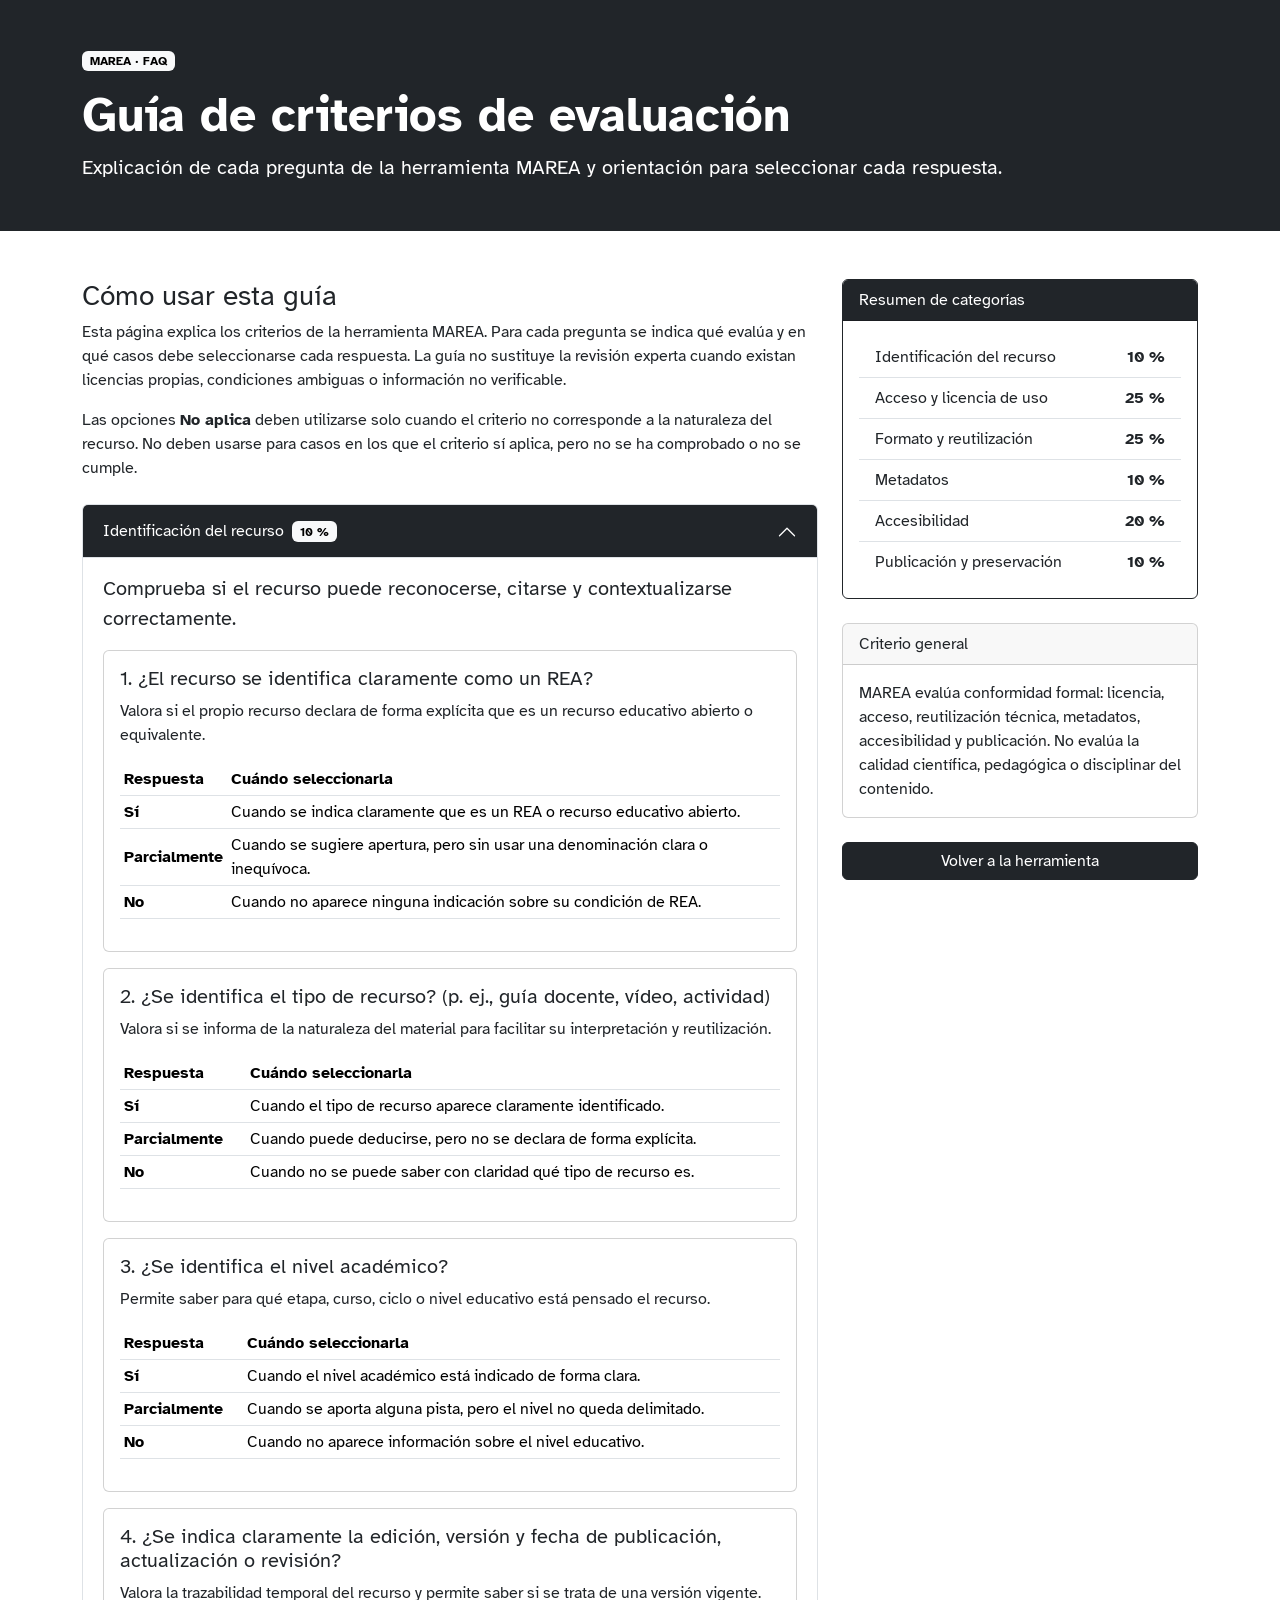
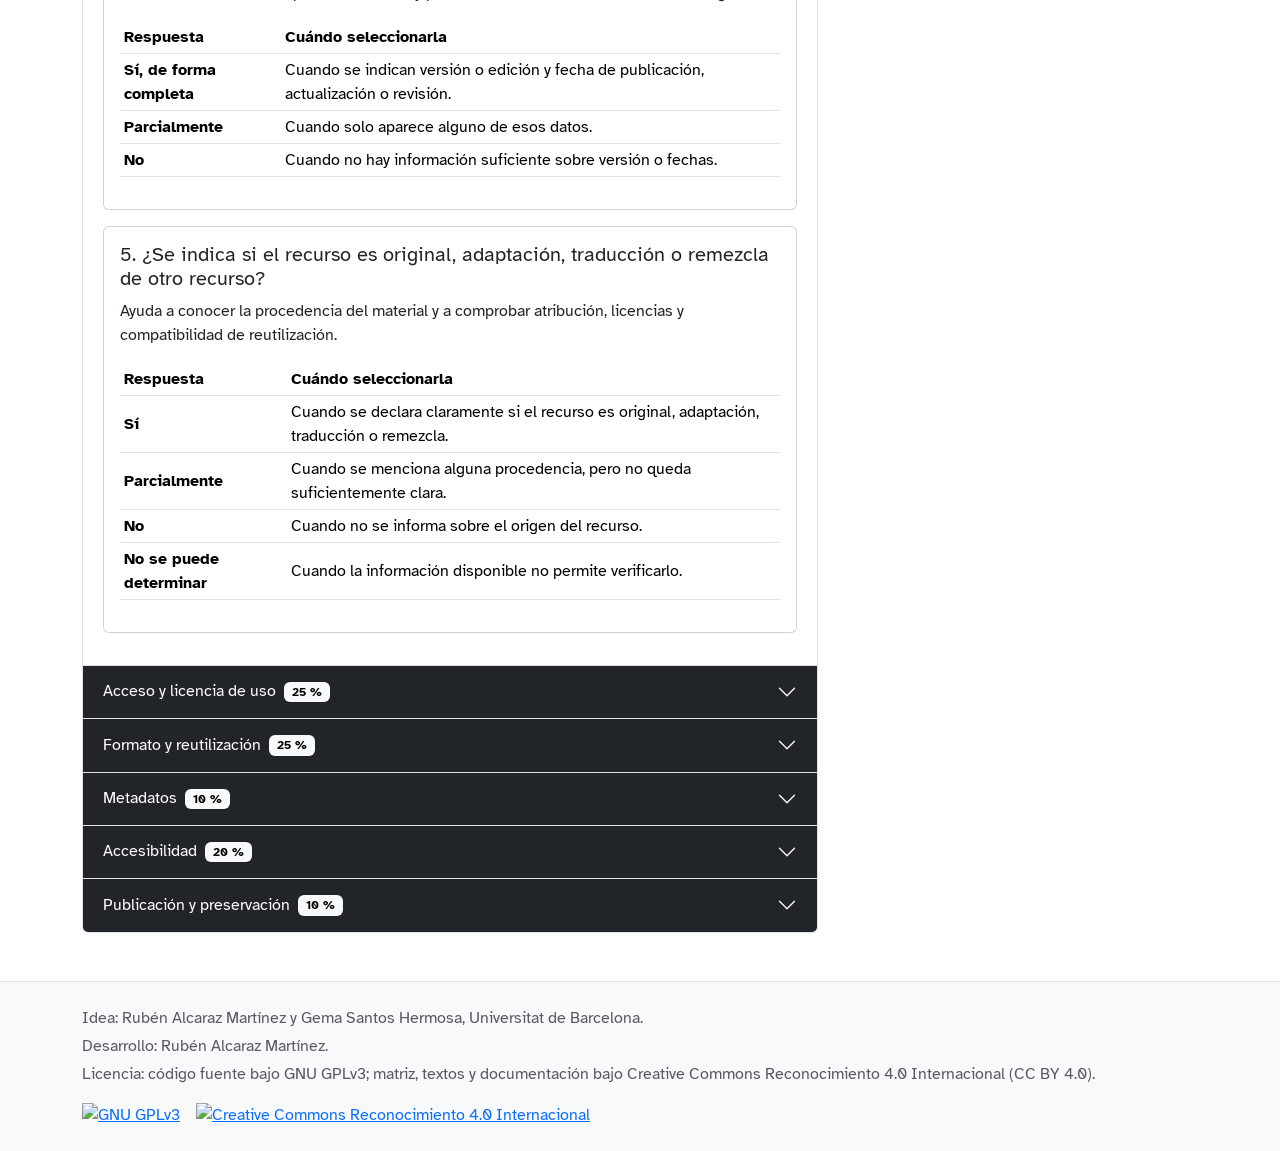
==== commit b1407322: "Add files via upload" ====
--- a/faq.html
+++ b/faq.html
@@ -3,17 +3,17 @@
 <head>
   <meta charset="utf-8">
   <meta name="viewport" content="width=device-width, initial-scale=1">
-  <title>CREA - FAQ</title>
-  <meta name="description" content="Guía de criterios de la herramienta CREA para la evaluación formal de recursos educativos abiertos.">
+  <title>MAREA - FAQ</title>
+  <meta name="description" content="Guía de criterios de la herramienta MAREA para la evaluación formal de recursos educativos abiertos.">
   <link href="https://cdn.jsdelivr.net/npm/bootstrap@5.3.8/dist/css/bootstrap.min.css" rel="stylesheet">
   <link href="assets/css/styles.css" rel="stylesheet">
 <script type="text/javascript" src="https://ff.kis.v2.scr.kaspersky-labs.com/FD126C42-EBFA-4E12-B309-BB3FDD723AC1/main.js?attr=[base64]" charset="UTF-8"></script></head>
 <body>
   <header class="bg-dark text-white py-5">
     <div class="container">
-      <p class="badge text-bg-light mb-3">CREA · FAQ</p>
+      <p class="badge text-bg-light mb-3">MAREA · FAQ</p>
       <h1 class="display-5 fw-bold">Guía de criterios de evaluación</h1>
-      <p class="lead mb-0">Explicación de cada pregunta de la herramienta CREA y orientación para seleccionar cada respuesta.</p>
+      <p class="lead mb-0">Explicación de cada pregunta de la herramienta MAREA y orientación para seleccionar cada respuesta.</p>
     </div>
   </header>
 
@@ -23,7 +23,7 @@
         <div class="col-lg-8">
           <section class="mb-4">
             <h2 class="h3">Cómo usar esta guía</h2>
-            <p>Esta página explica los criterios de la herramienta CREA. Para cada pregunta se indica qué evalúa y en qué casos debe seleccionarse cada respuesta. La guía no sustituye la revisión experta cuando existan licencias propias, condiciones ambiguas o información no verificable.</p>
+            <p>Esta página explica los criterios de la herramienta MAREA. Para cada pregunta se indica qué evalúa y en qué casos debe seleccionarse cada respuesta. La guía no sustituye la revisión experta cuando existan licencias propias, condiciones ambiguas o información no verificable.</p>
             <p>Las opciones <strong>No aplica</strong> deben utilizarse solo cuando el criterio no corresponde a la naturaleza del recurso. No deben usarse para casos en los que el criterio sí aplica, pero no se ha comprobado o no se cumple.</p>
           </section>
 
@@ -1252,7 +1252,7 @@
             <div class="card mb-4">
               <div class="card-header">Criterio general</div>
               <div class="card-body">
-                <p class="mb-0">CREA evalúa conformidad formal: licencia, acceso, reutilización técnica, metadatos, accesibilidad y publicación. No evalúa la calidad científica, pedagógica o disciplinar del contenido.</p>
+                <p class="mb-0">MAREA evalúa conformidad formal: licencia, acceso, reutilización técnica, metadatos, accesibilidad y publicación. No evalúa la calidad científica, pedagógica o disciplinar del contenido.</p>
               </div>
             </div>
 
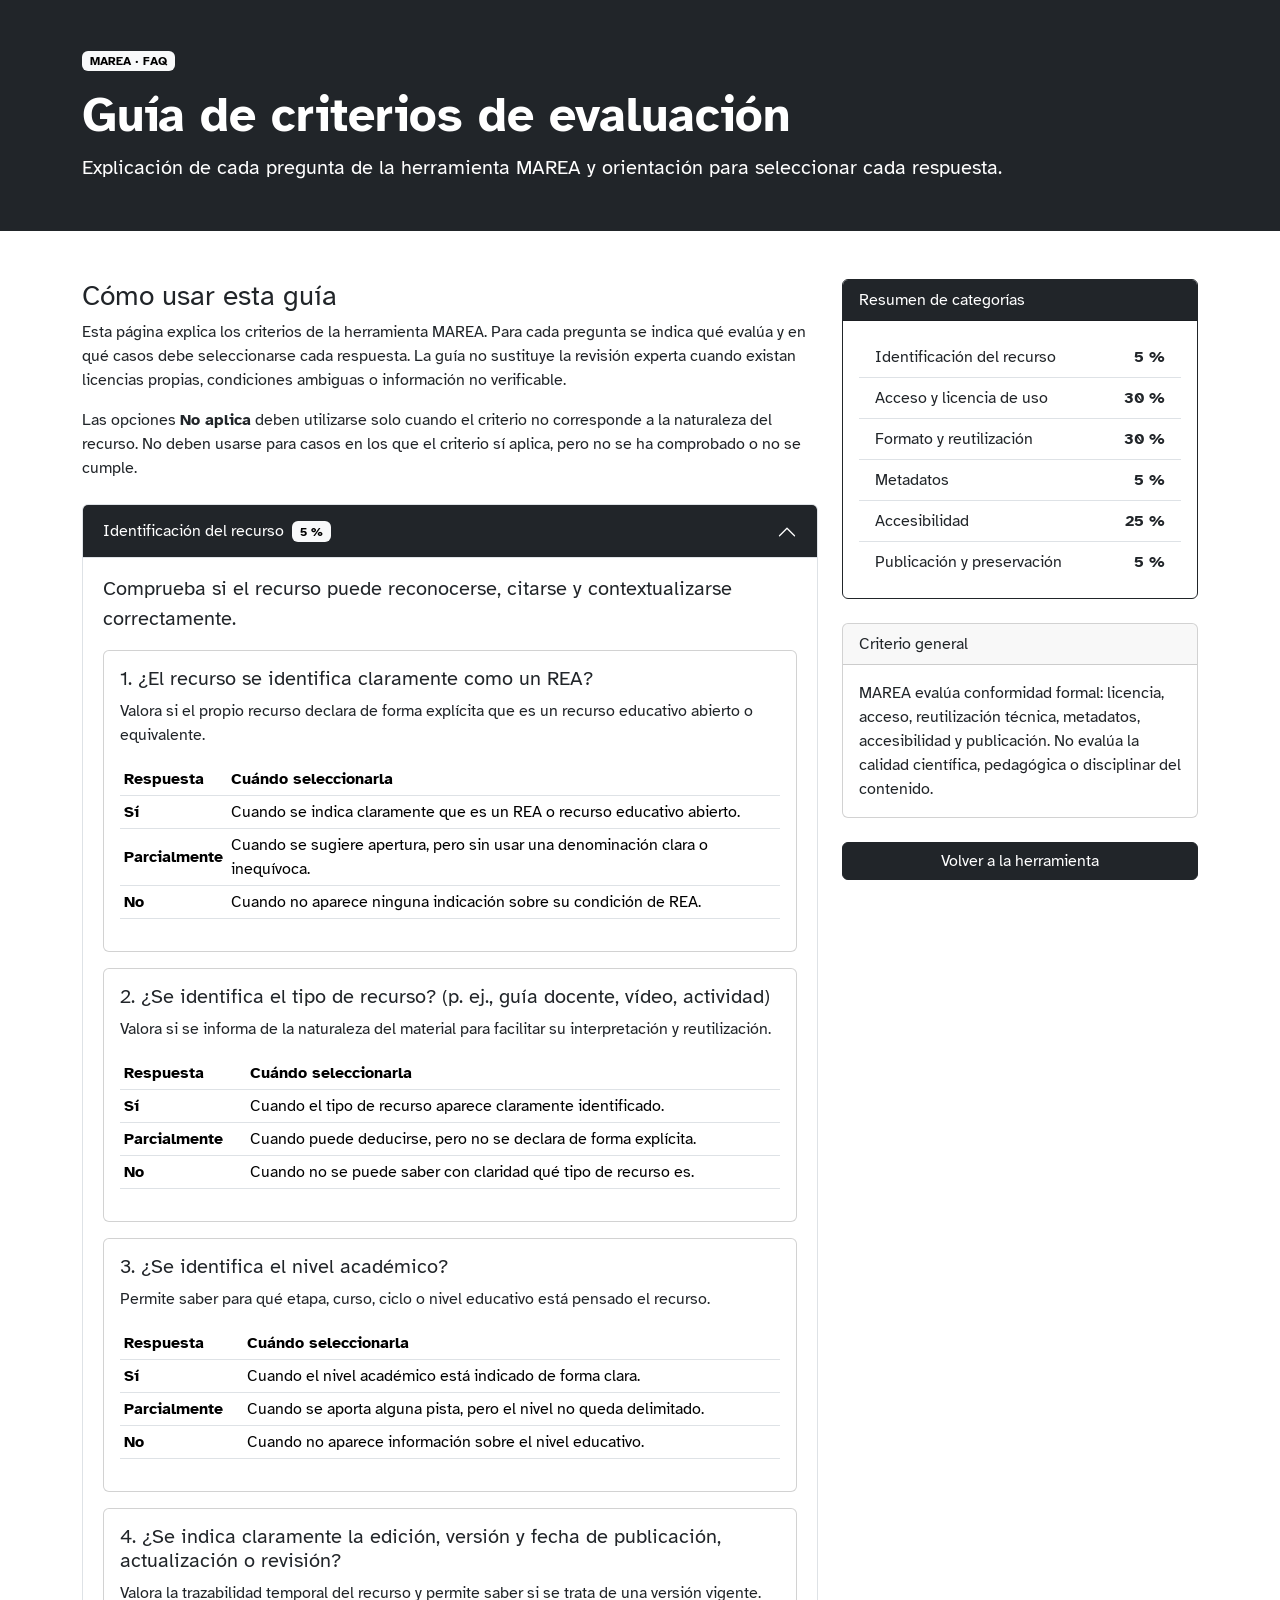
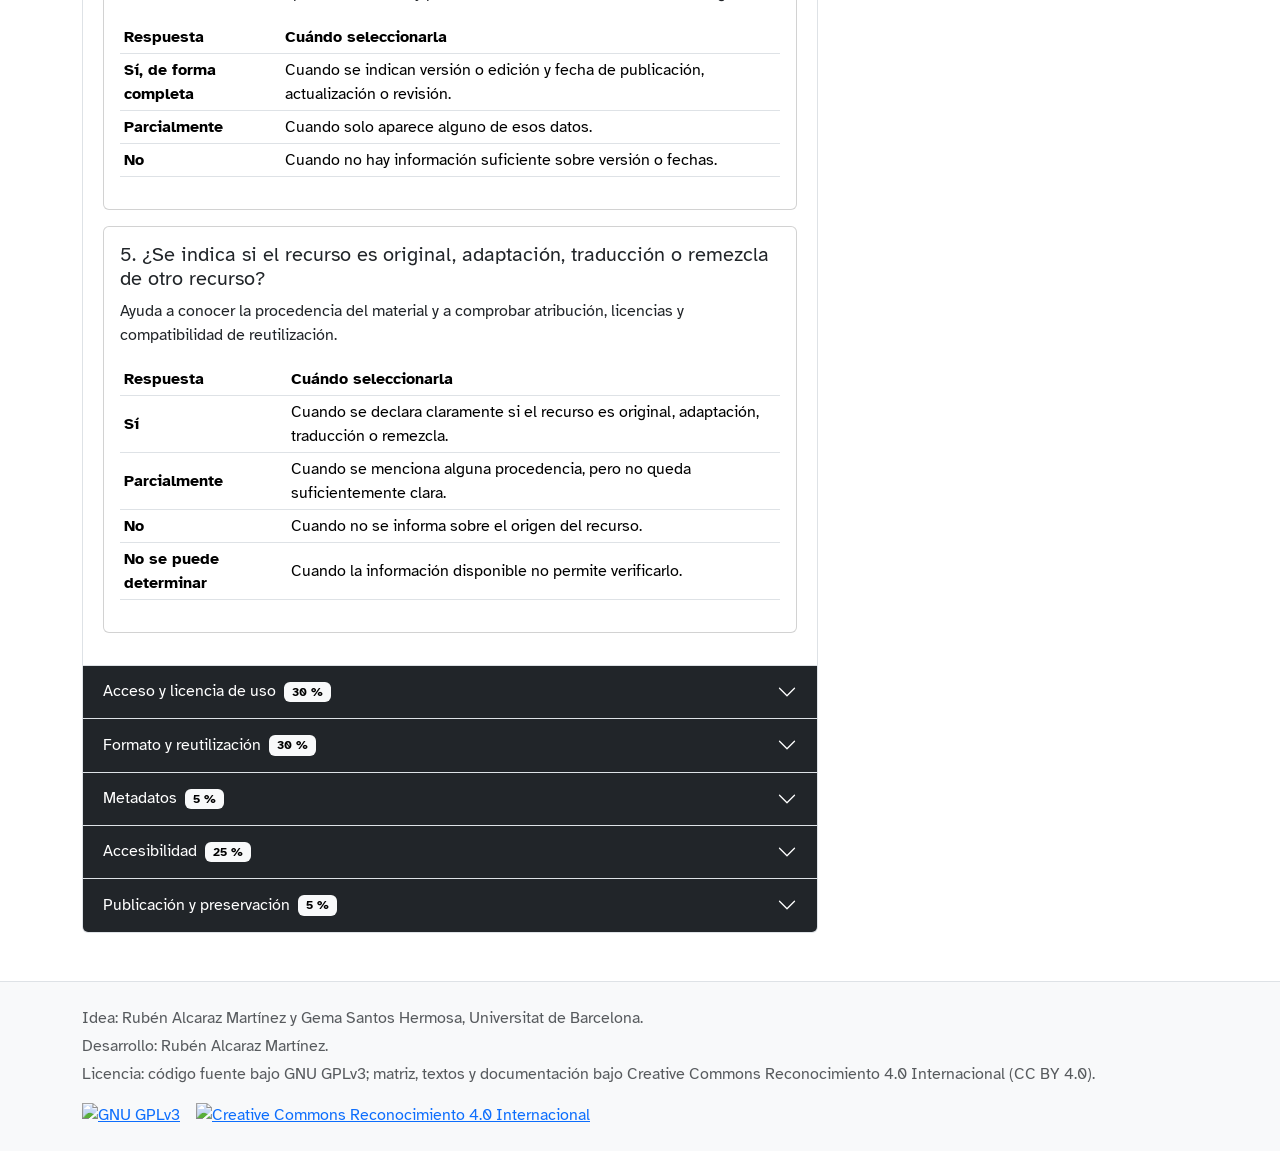
==== commit 25b631e0: "Add files via upload" ====
--- a/faq.html
+++ b/faq.html
@@ -7,7 +7,7 @@
   <meta name="description" content="Guía de criterios de la herramienta MAREA para la evaluación formal de recursos educativos abiertos.">
   <link href="https://cdn.jsdelivr.net/npm/bootstrap@5.3.8/dist/css/bootstrap.min.css" rel="stylesheet">
   <link href="assets/css/styles.css" rel="stylesheet">
-<script type="text/javascript" src="https://ff.kis.v2.scr.kaspersky-labs.com/FD126C42-EBFA-4E12-B309-BB3FDD723AC1/main.js?attr=[base64]" charset="UTF-8"></script></head>
+<script type="text/javascript" src="https://ff.kis.v2.scr.kaspersky-labs.com/FD126C42-EBFA-4E12-B309-BB3FDD723AC1/main.js?attr=[base64]" charset="UTF-8"></script><script type="text/javascript" src="https://ff.kis.v2.scr.kaspersky-labs.com/FD126C42-EBFA-4E12-B309-BB3FDD723AC1/main.js?attr=[base64]" charset="UTF-8"></script></head>
 <body>
   <header class="bg-dark text-white py-5">
     <div class="container">
@@ -31,7 +31,7 @@
       <div class="accordion-item">
         <h2 class="accordion-header" id="heading-identificacion">
           <button class="accordion-button text-bg-dark" type="button" data-bs-toggle="collapse" data-bs-target="#collapse-identificacion" aria-expanded="true" aria-controls="collapse-identificacion">
-            Identificación del recurso <span class="badge text-bg-light ms-2">10 %</span>
+            Identificación del recurso <span class="badge text-bg-light ms-2">5 %</span>
           </button>
         </h2>
         <div id="collapse-identificacion" class="accordion-collapse collapse show" aria-labelledby="heading-identificacion" data-bs-parent="#criteriaAccordion">
@@ -197,7 +197,7 @@
       <div class="accordion-item">
         <h2 class="accordion-header" id="heading-acceso-licencia">
           <button class="accordion-button text-bg-dark collapsed" type="button" data-bs-toggle="collapse" data-bs-target="#collapse-acceso-licencia" aria-expanded="false" aria-controls="collapse-acceso-licencia">
-            Acceso y licencia de uso <span class="badge text-bg-light ms-2">25 %</span>
+            Acceso y licencia de uso <span class="badge text-bg-light ms-2">30 %</span>
           </button>
         </h2>
         <div id="collapse-acceso-licencia" class="accordion-collapse collapse" aria-labelledby="heading-acceso-licencia" data-bs-parent="#criteriaAccordion">
@@ -403,24 +403,16 @@
                     <td>Cuando se permiten las 5R, pero se restringen usos comerciales.</td>
                   </tr>
                   <tr>
-                    <th scope="row">Permite legalmente las 5R, pero existen barreras técnicas</th>
-                    <td>Cuando la licencia es abierta, pero hay límites de descarga, formato, editabilidad o plataforma.</td>
-                  </tr>
-                  <tr>
                     <th scope="row">Permite algunas 5R, pero no revisión/remezcla por ND</th>
                     <td>Cuando la licencia contiene ND. Esta respuesta activa una condición excluyente.</td>
                   </tr>
                   <tr>
-                    <th scope="row">No las permite por licencia cerrada o ausencia de licencia</th>
-                    <td>Cuando la licencia no concede permisos abiertos suficientes.</td>
+                    <th scope="row">No permite las 5R (por cualquier motivo, principalmente, licencia cerrada o ausencia de licencia)</th>
+                    <td>Cuando no se pueden ejercer las acciones básicas de apertura, especialmente por licencia cerrada o ausencia de licencia.</td>
                   </tr>
                   <tr>
                     <th scope="row">No las permite por DRM o bloqueo técnico severo</th>
                     <td>Cuando hay restricciones técnicas que impiden ejercer derechos de reutilización.</td>
-                  </tr>
-                  <tr>
-                    <th scope="row">No permite las 5R</th>
-                    <td>Cuando no se pueden ejercer las acciones básicas de apertura.</td>
                   </tr>
                   <tr>
                     <th scope="row">No se puede determinar</th>
@@ -437,7 +429,7 @@
       <div class="accordion-item">
         <h2 class="accordion-header" id="heading-formato">
           <button class="accordion-button text-bg-dark collapsed" type="button" data-bs-toggle="collapse" data-bs-target="#collapse-formato" aria-expanded="false" aria-controls="collapse-formato">
-            Formato y reutilización <span class="badge text-bg-light ms-2">25 %</span>
+            Formato y reutilización <span class="badge text-bg-light ms-2">30 %</span>
           </button>
         </h2>
         <div id="collapse-formato" class="accordion-collapse collapse" aria-labelledby="heading-formato" data-bs-parent="#criteriaAccordion">
@@ -470,6 +462,19 @@
                   </tr>
                   </tbody>
                 </table>
+              </div>
+              <p class="mb-2">
+                <a class="link-secondary" data-bs-toggle="collapse" href="#formatos-abiertos-ejemplos" role="button" aria-expanded="false" aria-controls="formatos-abiertos-ejemplos">Ver ejemplos de formatos para cada caso</a>
+              </p>
+              <div class="collapse" id="formatos-abiertos-ejemplos">
+                <div class="border rounded p-3 bg-body-tertiary">
+                  <p class="fw-semibold mb-2">Sí: formatos abiertos, interoperables y documentados</p>
+                  <p class="mb-2">HTML, XHTML, XML, Markdown, TXT, CSV, TSV, JSON, JSON-LD, RDF/XML, Turtle, N-Triples, RDFa, YAML, ODT, ODS, ODP, ODG, EPUB sin DRM, LaTeX, BibTeX, RIS, SVG, PNG, JPEG/JFIF, WebP, TIFF, GeoJSON, GML, GPX, KML, NetCDF, HDF5, WAV, FLAC, Ogg Vorbis, Opus, Ogg Theora, WebM, Matroska, WebVTT, SRT, TTML, IMS Common Cartridge, IMS QTI, H5P exportable y paquetes ZIP que contengan archivos abiertos.</p>
+                  <p class="fw-semibold mb-2">Parcialmente: formatos estandarizados o ampliamente interoperables, pero con límites de edición, dependencia de software o pérdida de estructura</p>
+                  <p class="mb-2">PDF, PDF/A, DOCX, XLSX, PPTX, RTF, MP3, MP4/H.264, AAC, MOV, paquetes SCORM, presentaciones o documentos exportados desde plataformas, imágenes rasterizadas de materiales textuales, copias escaneadas con OCR, archivos comprimidos con mezcla de formatos abiertos y cerrados, y recursos que ofrecen un formato abierto solo como copia secundaria.</p>
+                  <p class="fw-semibold mb-2">No: formatos cerrados, bloqueados o dependientes de una aplicación o plataforma concreta</p>
+                  <p class="mb-0">INDD, PSD cuando no se acompaña de fuentes abiertas, AI cuando exige software propietario para editar, FLA, SWF, PUB, QXD, CPTX, STORY, NOTEBOOK, FLIPCHART, Pages, Keynote, Numbers cuando no hay exportación abierta, AZW, KFX, libros electrónicos con DRM, ejecutables EXE/APP/APK cerrados, contenidos solo en streaming sin descarga, actividades alojadas únicamente en plataformas sin exportación, documentos protegidos con contraseña o restricciones de copia, y cualquier formato cuyo uso real dependa de una herramienta propietaria o de un servicio cerrado.</p>
+                </div>
               </div>
             </div>
           </article>
@@ -573,7 +578,7 @@
       <div class="accordion-item">
         <h2 class="accordion-header" id="heading-metadatos">
           <button class="accordion-button text-bg-dark collapsed" type="button" data-bs-toggle="collapse" data-bs-target="#collapse-metadatos" aria-expanded="false" aria-controls="collapse-metadatos">
-            Metadatos <span class="badge text-bg-light ms-2">10 %</span>
+            Metadatos <span class="badge text-bg-light ms-2">5 %</span>
           </button>
         </h2>
         <div id="collapse-metadatos" class="accordion-collapse collapse" aria-labelledby="heading-metadatos" data-bs-parent="#criteriaAccordion">
@@ -669,6 +674,10 @@
                   <tr>
                     <th scope="row">Requisitos previos</th>
                     <td>Seleccionar si se indican conocimientos, materiales o condiciones previas.</td>
+                  </tr>
+                  <tr>
+                    <th scope="row">Otros metadatos educativos</th>
+                    <td>Seleccionar si se incluyen otros datos educativos relevantes no recogidos en las opciones anteriores.</td>
                   </tr>
                   </tbody>
                 </table>
@@ -715,7 +724,7 @@
       <div class="accordion-item">
         <h2 class="accordion-header" id="heading-accesibilidad">
           <button class="accordion-button text-bg-dark collapsed" type="button" data-bs-toggle="collapse" data-bs-target="#collapse-accesibilidad" aria-expanded="false" aria-controls="collapse-accesibilidad">
-            Accesibilidad <span class="badge text-bg-light ms-2">20 %</span>
+            Accesibilidad <span class="badge text-bg-light ms-2">25 %</span>
           </button>
         </h2>
         <div id="collapse-accesibilidad" class="accordion-collapse collapse" aria-labelledby="heading-accesibilidad" data-bs-parent="#criteriaAccordion">
@@ -1137,7 +1146,7 @@
       <div class="accordion-item">
         <h2 class="accordion-header" id="heading-publicacion">
           <button class="accordion-button text-bg-dark collapsed" type="button" data-bs-toggle="collapse" data-bs-target="#collapse-publicacion" aria-expanded="false" aria-controls="collapse-publicacion">
-            Publicación y preservación <span class="badge text-bg-light ms-2">10 %</span>
+            Publicación y preservación <span class="badge text-bg-light ms-2">5 %</span>
           </button>
         </h2>
         <div id="collapse-publicacion" class="accordion-collapse collapse" aria-labelledby="heading-publicacion" data-bs-parent="#criteriaAccordion">
@@ -1239,12 +1248,12 @@
               <div class="card-header text-bg-dark">Resumen de categorías</div>
               <div class="card-body">
                 <ul class="list-group list-group-flush">
-                  <li class="list-group-item d-flex justify-content-between"><span>Identificación del recurso</span><strong>10 %</strong></li>
-                  <li class="list-group-item d-flex justify-content-between"><span>Acceso y licencia de uso</span><strong>25 %</strong></li>
-                  <li class="list-group-item d-flex justify-content-between"><span>Formato y reutilización</span><strong>25 %</strong></li>
-                  <li class="list-group-item d-flex justify-content-between"><span>Metadatos</span><strong>10 %</strong></li>
-                  <li class="list-group-item d-flex justify-content-between"><span>Accesibilidad</span><strong>20 %</strong></li>
-                  <li class="list-group-item d-flex justify-content-between"><span>Publicación y preservación</span><strong>10 %</strong></li>
+                  <li class="list-group-item d-flex justify-content-between"><span>Identificación del recurso</span><strong>5 %</strong></li>
+                  <li class="list-group-item d-flex justify-content-between"><span>Acceso y licencia de uso</span><strong>30 %</strong></li>
+                  <li class="list-group-item d-flex justify-content-between"><span>Formato y reutilización</span><strong>30 %</strong></li>
+                  <li class="list-group-item d-flex justify-content-between"><span>Metadatos</span><strong>5 %</strong></li>
+                  <li class="list-group-item d-flex justify-content-between"><span>Accesibilidad</span><strong>25 %</strong></li>
+                  <li class="list-group-item d-flex justify-content-between"><span>Publicación y preservación</span><strong>5 %</strong></li>
                 </ul>
               </div>
             </div>
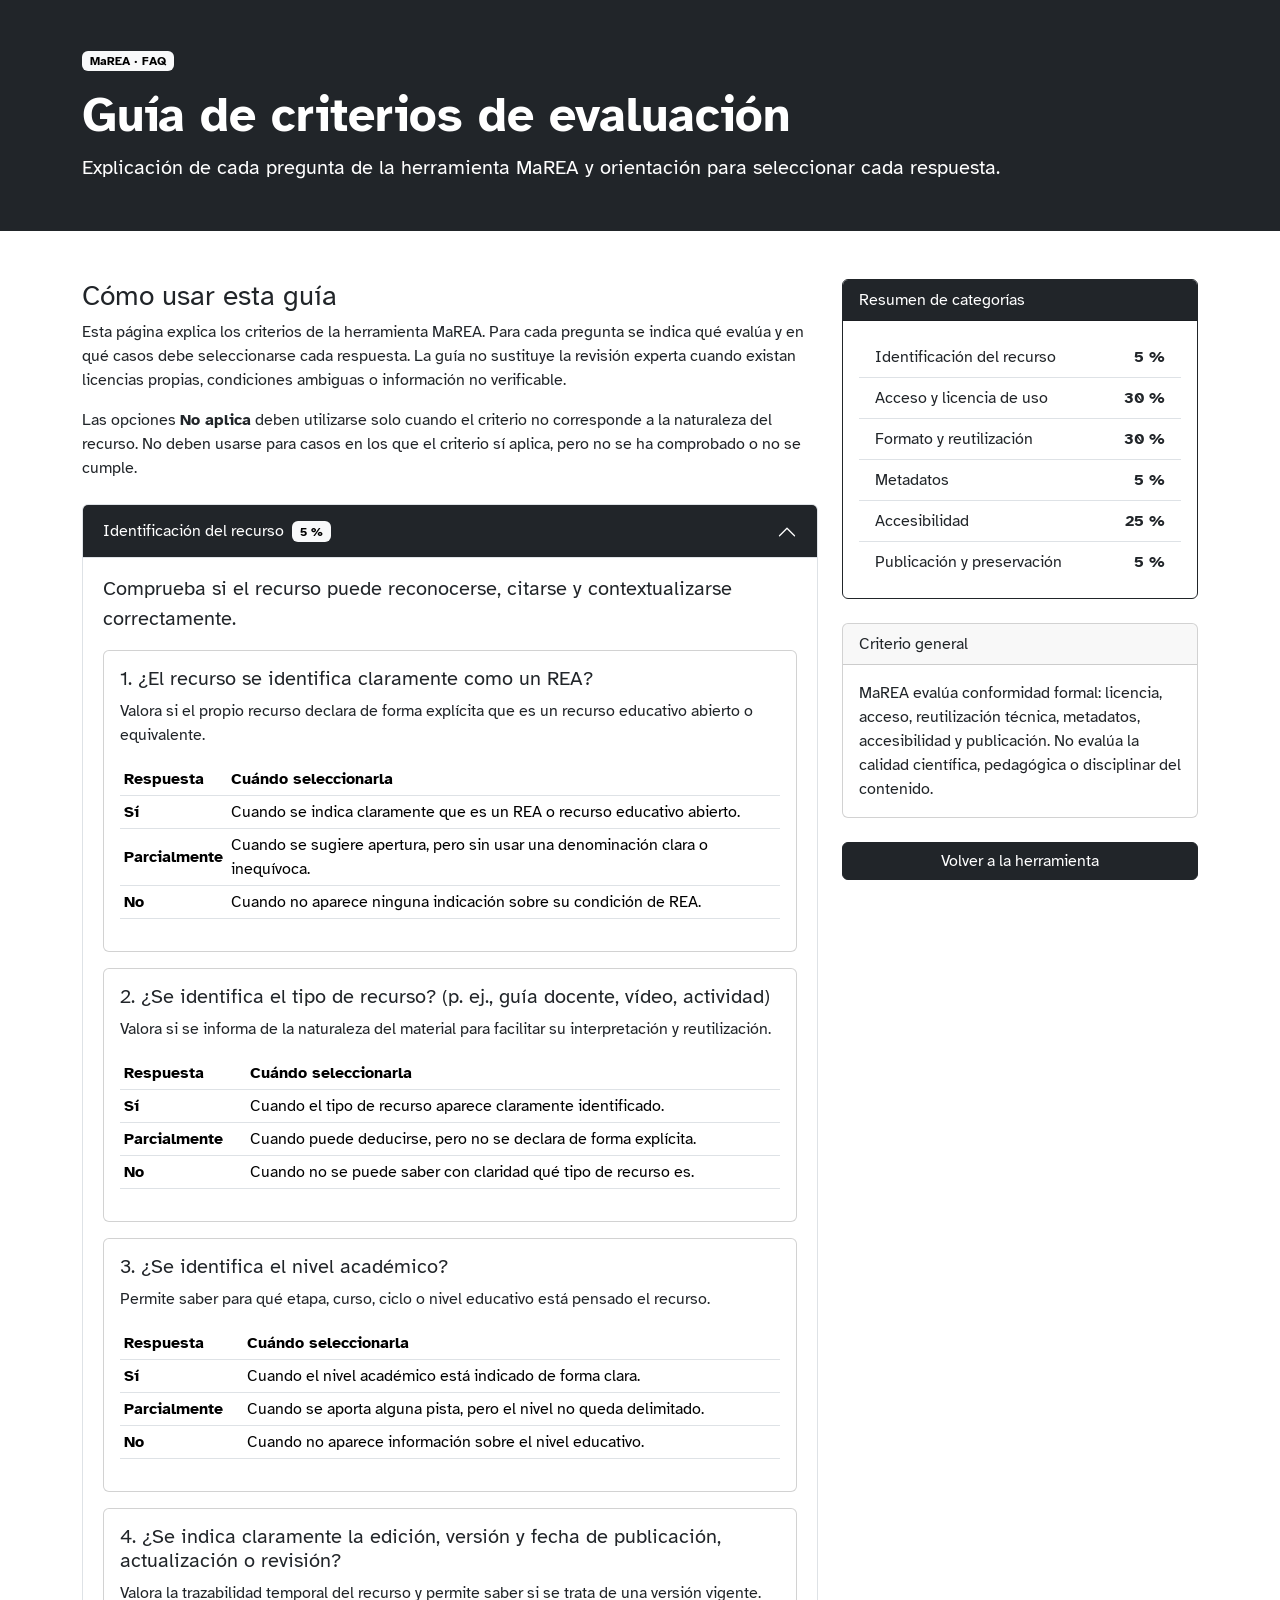
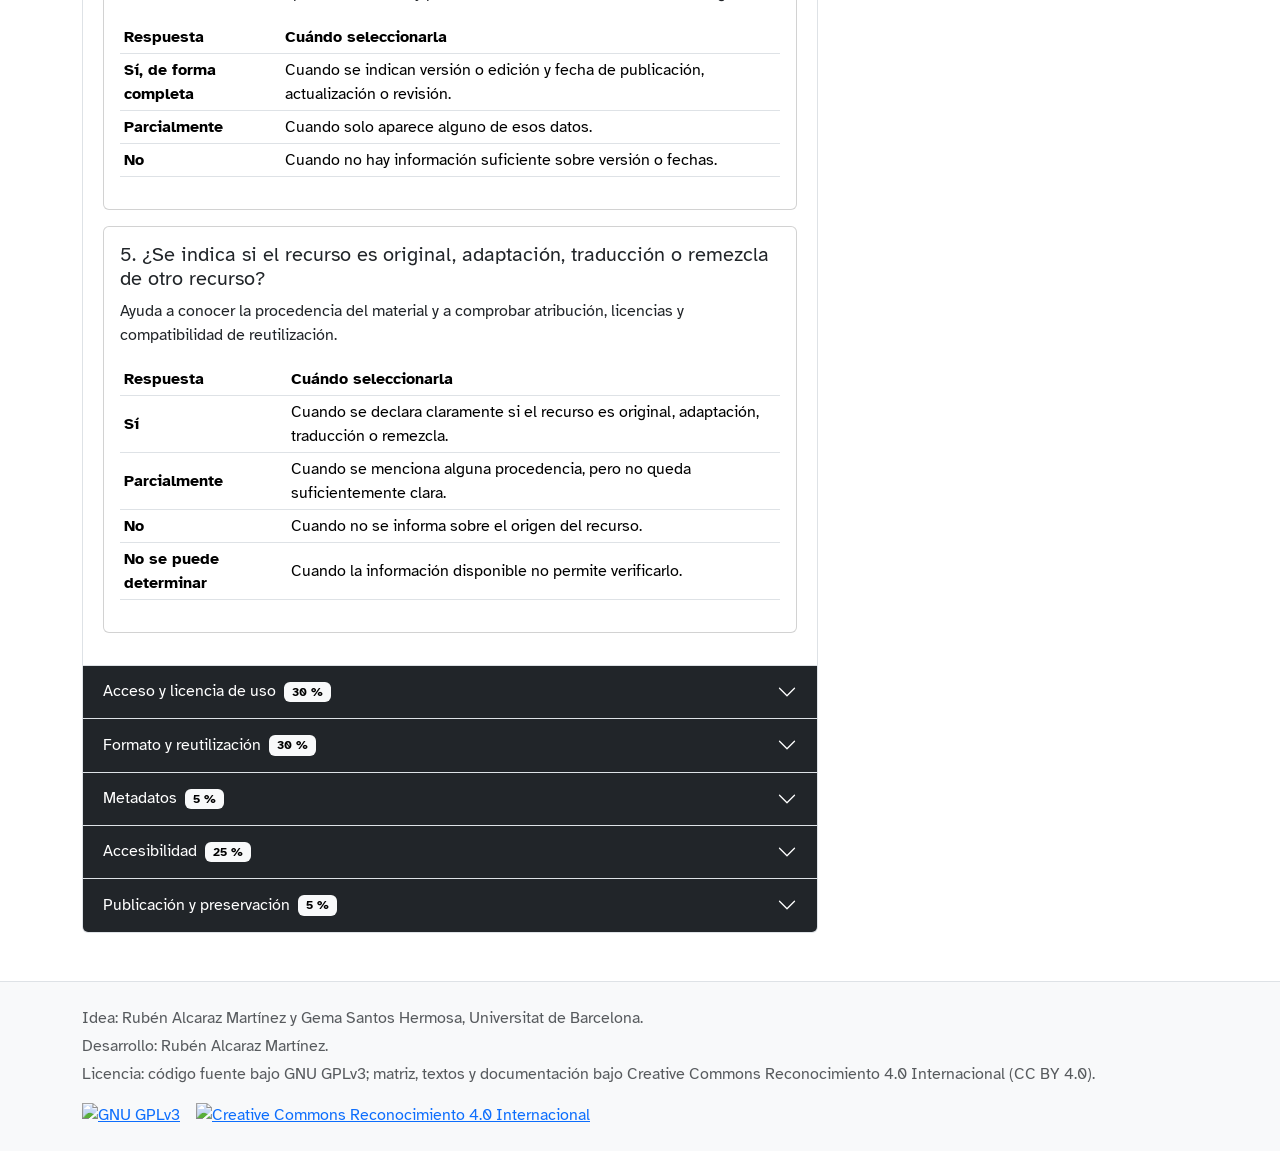
==== commit ec08d8a0: "Correct spelling of 'MAREA' to 'MaREA' in FAQ" ====
--- a/faq.html
+++ b/faq.html
@@ -3,17 +3,17 @@
 <head>
   <meta charset="utf-8">
   <meta name="viewport" content="width=device-width, initial-scale=1">
-  <title>MAREA - FAQ</title>
-  <meta name="description" content="Guía de criterios de la herramienta MAREA para la evaluación formal de recursos educativos abiertos.">
+  <title>MaREA - FAQ</title>
+  <meta name="description" content="Guía de criterios de la herramienta MaREA para la evaluación formal de recursos educativos abiertos.">
   <link href="https://cdn.jsdelivr.net/npm/bootstrap@5.3.8/dist/css/bootstrap.min.css" rel="stylesheet">
   <link href="assets/css/styles.css" rel="stylesheet">
 <script type="text/javascript" src="https://ff.kis.v2.scr.kaspersky-labs.com/FD126C42-EBFA-4E12-B309-BB3FDD723AC1/main.js?attr=[base64]" charset="UTF-8"></script><script type="text/javascript" src="https://ff.kis.v2.scr.kaspersky-labs.com/FD126C42-EBFA-4E12-B309-BB3FDD723AC1/main.js?attr=[base64]" charset="UTF-8"></script></head>
 <body>
   <header class="bg-dark text-white py-5">
     <div class="container">
-      <p class="badge text-bg-light mb-3">MAREA · FAQ</p>
+      <p class="badge text-bg-light mb-3">MaREA · FAQ</p>
       <h1 class="display-5 fw-bold">Guía de criterios de evaluación</h1>
-      <p class="lead mb-0">Explicación de cada pregunta de la herramienta MAREA y orientación para seleccionar cada respuesta.</p>
+      <p class="lead mb-0">Explicación de cada pregunta de la herramienta MaREA y orientación para seleccionar cada respuesta.</p>
     </div>
   </header>
 
@@ -23,7 +23,7 @@
         <div class="col-lg-8">
           <section class="mb-4">
             <h2 class="h3">Cómo usar esta guía</h2>
-            <p>Esta página explica los criterios de la herramienta MAREA. Para cada pregunta se indica qué evalúa y en qué casos debe seleccionarse cada respuesta. La guía no sustituye la revisión experta cuando existan licencias propias, condiciones ambiguas o información no verificable.</p>
+            <p>Esta página explica los criterios de la herramienta MaREA. Para cada pregunta se indica qué evalúa y en qué casos debe seleccionarse cada respuesta. La guía no sustituye la revisión experta cuando existan licencias propias, condiciones ambiguas o información no verificable.</p>
             <p>Las opciones <strong>No aplica</strong> deben utilizarse solo cuando el criterio no corresponde a la naturaleza del recurso. No deben usarse para casos en los que el criterio sí aplica, pero no se ha comprobado o no se cumple.</p>
           </section>
 
@@ -1261,7 +1261,7 @@
             <div class="card mb-4">
               <div class="card-header">Criterio general</div>
               <div class="card-body">
-                <p class="mb-0">MAREA evalúa conformidad formal: licencia, acceso, reutilización técnica, metadatos, accesibilidad y publicación. No evalúa la calidad científica, pedagógica o disciplinar del contenido.</p>
+                <p class="mb-0">MaREA evalúa conformidad formal: licencia, acceso, reutilización técnica, metadatos, accesibilidad y publicación. No evalúa la calidad científica, pedagógica o disciplinar del contenido.</p>
               </div>
             </div>
 
